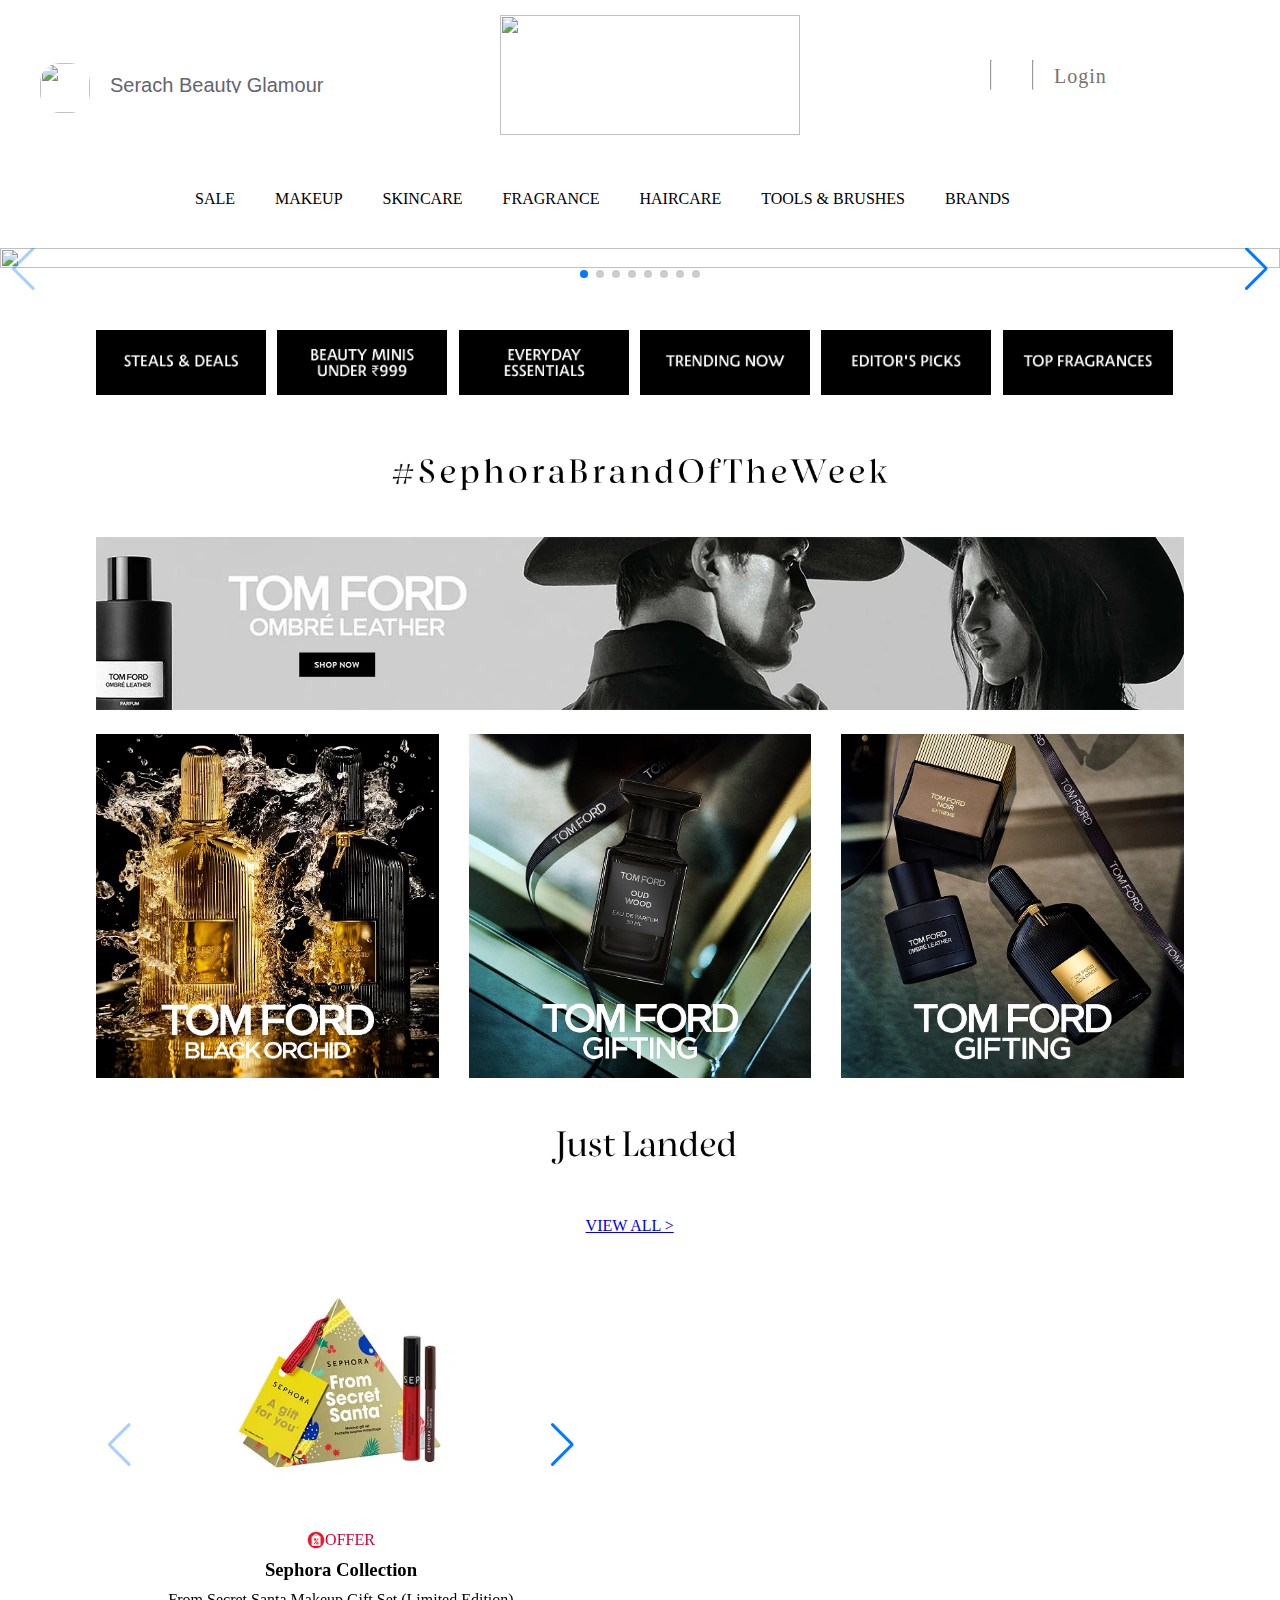
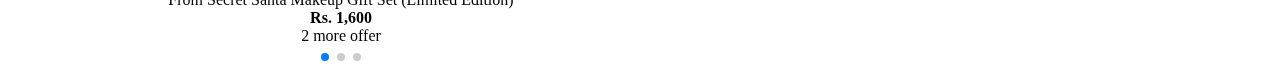
==== index.html @ 382d5b1f "day-03 dropDown" ====
<!DOCTYPE html>
<html lang="en">

<head>
    <meta charset="UTF-8">
    <meta http-equiv="X-UA-Compatible" content="IE=edge">
    <meta name="viewport" content="width=device-width, initial-scale=1.0">
    <title>Beauty Glamour</title>
    <link href="https://fonts.googleapis.com/css?family=Baloo+Bhai&display=swap" rel="stylesheet">
    <link rel="stylesheet" href="/CSS/style.css">
    <link rel="stylesheet" href="https://cdn.jsdelivr.net/npm/swiper/swiper-bundle.min.css" />
    


</head>
<style> 
      .swiper {
        width: 100%;
        /* height: 100%; */
      }
      .swiper-slide img {
        display: block;
        width: 100%;
        height: 100%;
        object-fit: cover;
      }
    </style>

<body>
    <div class="conatiner">
        <nav id="nav">
            <div class="topNav">
                <div id="leftNav">
                    <li type="submit"><a href="#"><img
                                src="https://icones.pro/wp-content/uploads/2021/02/loupe-et-icone-de-recherche-de-couleur-rose.png"
                                alt=""></a></li>
                    <input type="search" placeholder="Serach Beauty Glamour">
                </div>
                
                <div id="logo">
                    <a href="#"><img src="/img/icon srech/logo.png" alt=""></a>
                </div>
                <div id="rightNav">
                    <ul>
                        <!-- <i class="fa-solid fa-heart"></i> -->
                        
                        <li><a href="#"><img
                                    <!-- src="/img/icon srech/heart-over-hand-line-style-icon-vector-design-400-225977161.jpg"
                                    alt=""></a> 
                                    
                        </li>
                        <hr>
                        <li><a href="#"><img
                                    src="/img/icon srech/shopping-bag-icon-trendy-flat-260nw-1017340096 copy.png"
                                    alt=""></a></li>
                                    <hr>
                        <li id="logIn-icon">
                            <div>
                                <a href="#"><img src="/img/icon srech/sign in .jpg" alt="">
                            </div>
                            <div>
                                <span id="inner-login-icon">Login
                            </div>
                            </a>
                        </li>
                    </ul>
                </div>
            </div>
            <!-- <header> -->
            <div class="conatiner2">
                <nav>
                    <ul>
                        <li><a href="#">SALE</a>
                        </li>
                        <li>
                            <a href="#">MAKEUP</a>
                            <div class="megaMenu">
                                <div class="megaMenuItem">
                                    <h3>FACE</h3>
                                    <ul>
                                        <li><a href="#">Foundation</a></li>
                                        <li><a href="#">BB & CC Cream</a></li>
                                        <li><a href="#">Concealer</a></li>
                                        <li><a href="#">Face Primer</a></li>
                                        <li><a href="#">Highlighter</a></li>
                                        <li><a href="#">Face Brushes</a></li>
                                        <li><a href="#">Makeup Palette</a></li>
                                    </ul>
                                </div>
                                <div class="megaMenuItem">
                                    <h3>EYE</h3>
                                    <ul>
                                        <li><a href="#">vascara</a></li>
                                        <li><a href="#">Eyeliner</a></li>
                                        <li><a href="#">Eyebrow</a></li>
                                        <li><a href="#">Eyeshadow</a></li>
                                        <li><a href="#">Eye Primer</a></li>
                                        <li><a href="#">Eye Brushes</a></li>
                                        <li><a href="#">Contact Lenses</a></li>
                                    </ul>
                                </div>
                                <div class="megaMenuItem">
                                    <h3>LIP</h3>
                                    <ul>
                                        <li><a href="#">Lipstick</a></li>
                                        <li><a href="#">Lip Stain</a></li>
                                        <li><a href="#">Lip Gloss</a></li>
                                        <li><a href="#">Lip Liner</a></li>
                                        <li><a href="#">Lip Balm & Treatment</a></li>
                                        <li><a href="#">Lip Brushes</a></li>
                                    </ul>
                                </div>
                                <div class="megaMenuItem">
                                    <h3>CHEEK</h3>
                                    <ul>
                                        <li><a href="#">Blush</a></li>
                                        <li><a href="#">Bronzer</a></li>
                                        <li><a href="#">Highlighter</a></li>
                                        <li><a href="#">Face Oils</a></li>
                                    </ul>
                                </div>
                                <div class="megaMenuItem">
                                    <h3>MAKEUP ACCESSORIES</h3>
                                    <ul>
                                        <li><a href="#" style="font-weight: bold;"></a></li>
                                        <li><a href="#">Tweezers & Eyebrow Tools</a></li>
                                        <li><a href="#">Makeup Removers</a></li>
                                        <li><a href="#">Sponges & Applicators</a></li>
                                        <li><a href="#">Makeup Bags & Travel Cases</a></li>
                                    </ul>
                                </div>
                            </div>
                        </li>
                        <li><a href="#">SKINCARE</a>
                            <div class="megaMenu">
                                <div class="megaMenuItem">
                                    <h3>MOISTURIZERS</h3>
                                    <ul>
                                        <li><a href="#">Moisturizers</a></li>
                                        <li><a href="#">Night Creams</a></li>
                                        <li><a href="#">Mists & Essences</a></li>
                                        <li><a href="#">BB & CC Creams</a></li>
                                    </ul>
                                </div>
                                <div class="megaMenuItem">
                                    <h3>CLEANSERS</h3>
                                    <ul>
                                        <li><a href="#">Face Wash & Cleansers</a></li>
                                        <li><a href="#">Makeup Removers</a></li>
                                        <li><a href="#">Face Wipes</a></li>
                                        <li><a href="#">Toners</a></li>
                                    </ul>
                                </div>
                                <div class="megaMenuItem">
                                    <h3>TREATMENTS & HIGH TECH TOOLS</h3>
                                    <ul>
                                        <li><a href="#">Face Serums</a></li>
                                        <li><a href="#">Cleansing Tools</a></li>
                                        <li><a href="#">Eye Creams & Treatments</a></li>
                                    </ul>
                                </div>
                                <div class="megaMenuItem">
                                    <h3>MASKS</h3>
                                    <ul>
                                        <li><a href="#">Face Masks</a></li>
                                        <li><a href="#">Sheet Masks</a></li>
                                        <li><a href="#">Eye Masks</a></li>
                                        <li><a href="#">Nose Masks & Strips</a></li>
                                        <li><a href="#">Lip Masks</a></li>
                                        <li><a href="#">Hair Masks</a></li>
                                        <li><a href="#">Hand Masks</a></li>
                                        <li><a href="#">Foot Masks</a></li>
                                    </ul>
                                </div>
                                <div class="megaMenuItem">
                                    <h3>BATH & SHOWER</h3>
                                    <ul>
                                        <li><a href="#">Body Wash and Shower Gel</a></li>
                                        <li><a href="#">Scrub and Exfoliants</a></li>
                                        <li><a href="#">Exfoliators</a></li>
                                    </ul>
                                </div>
                                <div class="megaMenuItem">
                                    <h3>BODY MOISTURIZERS</h3>
                                    <ul>
                                        <li><a href="#">Body Lotions & Body Oils</a></li>
                                        <li><a href="#">Hand Cream & Foot Cream</a></li>
                                    </ul>
                                </div>
                            </div>
                        </li>

                        <li><a href="#">FRAGRANCE</a>
                            <div class="megaMenu">

                                <div class="megaMenuItem">
                                    <h3>WOMEN</h3>
                                    <ul>
                                        <li><a href="#">Perfume</a></li>
                                        <li><a href="#">vists and Deodorants</a></li>
                                    </ul>
                                </div>
                                <div class="megaMenuItem">
                                    <h3>MEN</h3>
                                    <ul>
                                        <li><a href="#">Perfume</a></li>
                                        <li><a href="#">Body Sprays & Deodorant</a></li>
                                    </ul>
                                </div>
                            </div>
                        </li>

                        <li><a href="#">HAIRCARE</a>
                            <div class="megaMenu">

                                <div class="megaMenuItem">
                                    <h3>SHAMPOO & CONDITIONER</h3>
                                    <ul>
                                        <li><a href="#">Shampoo</a></li>
                                        <li><a href="#">Conditioner</a></li>
                                    </ul>
                                </div>
                                <div class="megaMenuItem">
                                    <h3>HAIR STYLING & TREATMENTS</h3>
                                    <ul>
                                        <li><a href="#">Hair Spray & Styling Products</a></li>
                                        <li><a href="#">Hair Oil</a></li>
                                        <li><a href="#">Hair Masks</a></li>
                                    </ul>
                                </div>
                            </div>
                        </li>

                        <li><a href="#">TOOLS & BRUSHES</a>
                            <div class="megaMenu">

                                <div class="megaMenuItem">
                                    <h3>BRUSHES</h3>
                                    <ul>
                                        <li><a href="#">Face Brushes</a></li>
                                        <li><a href="#">Eye Brushes</a></li>
                                        <li><a href="#">Lip Brushes</a></li>
                                    </ul>
                                </div>

                                <div class="megaMenuItem">
                                    <h3>TOOLS</h3>
                                    <ul>
                                        <li><a href="#">Sponges & Applicators</a></li>
                                        <li><a href="#">Face tools</a></li>
                                        <li><a href="#">Tweezers & Eyebrow Tools</a></li>
                                        <li><a href="#">Eyelash Curlers</a></li>
                                        <li><a href="#">Brush Cleaners</a></li>
                                    </ul>
                                </div>
                            </div>
                        </li>
                        <li><a href="#">BRANDS</a>
                            <div class="megaMenu">

                                <div class="megaMenuItem">
                                    <h3>TOP MAKEUP BRANDS</h3>
                                    <ul>
                                        <li><a href="#">Sephora Collection</a></li>
                                        <li><a href="#">Lancôme</a></li>
                                        <li><a href="#">Huda Beauty</a></li>
                                        <li><a href="#">Beneuit Cosmetics</a></li>
                                        <li><a href="#">Anastasia Beverly Hills</a></li>
                                        <li><a href="#">Bobbi Brown</a></li>
                                        <li><a href="#">Smashbox</a></li>
                                        <li><a href="#">Estee Lauder</a></li>
                                        <li><a href="#">Nudestix</a></li>
                                        <li><a href="#">MAC</a></li>
                                        <li><a href="#">Make Up For Ever</a></li>
                                        <li><a href="#">Guerlain</a></li>
                                    </ul>
                                </div>
                                <div class="megaMenuItem">
                                    <h3>TOP SKINCARE BRANDS</h3>
                                    <ul>
                                        <li><a href="#">Lancôme</a></li>
                                        <li><a href="#">Caudalie</a></li>
                                        <li><a href="#">Kora Organics</a></li>
                                        <li><a href="#">Mario Badescu</a></li>
                                        <li><a href="#">Foreo</a></li>
                                        <li><a href="#">Pixi</a></li>
                                        <li><a href="#">Shiseido</a></li>
                                        <li><a href="#">Estee Lauder</a></li>
                                        <li><a href="#">Clarins</a></li>
                                        <li><a href="#">Elizabeth Arden</a></li>
                                        <li><a href="#">Clinique</a></li>
                                        <li><a href="#">Guerlain</a></li>
                                        <li><a href="#">Wishful</a></li>
                                        <li><a href="#">Sunday Riley</a></li>
                                    </ul>
                                </div>
                                <div class="megaMenuItem">
                                    <h3>TOP FRAGRANCE BRANDS</h3>
                                    <ul>
                                        <li><a href="#">Tom Ford</a></li>
                                        <li><a href="#">Hugo boss</a></li>
                                        <li><a href="#">Issey Miyake</a></li>
                                        <li><a href="#">Dolce & Gabbana</a></li>
                                        <li><a href="#">Paco Rabanne</a></li>
                                        <li><a href="#">Bvlgari</a></li>
                                        <li><a href="#">Kayali</a></li>
                                        <li><a href="#">Roberto Cavalli</a></li>
                                        <li><a href="#">Versace</a></li>
                                        <li><a href="#">Davidoff</a></li>
                                        <li><a href="#">Calvin Klein</a></li>
                                        <li><a href="#">Chopard</a></li>
                                        <li><a href="#">Yves Saint Laurent</a></li>
                                        <li><a href="#">Burberry</a></li>
                                    </ul>
                                </div>
                                <div class="megaMenuItem">
                                    <h3>NEW IN</h3>
                                    <ul>
                                        <li><a href="#">L'Atelier Parfum</a></li>
                                        <li><a href="#">ONE/SIZE by Patrick Starrr</a></li>
                                        <li><a href="#">Dior</a></li>
                                        <li><a href="#">Too Faced</a></li>
                                        <li><a href="#">Hanz de Fuko</a></li>
                                        <li><a href="#">koo</a></li>
                                        <li><a href="#">Ouai</a></li>
                                        <li><a href="#">Abhati Suisse</a></li>
                                    </ul>
                                </div>
                                <div class="megaMenuItem">
                                    <h3>BRANDS A - Z</h3>
                                </div>
                            </div>
                        </li>
                    </ul>
                </nav>
            </div>
            <!-- </header> -->
        </nav>

        <!-- Sliding image  -->

        <div class="slidingPart">
            <div class="swiper mySwiper">
                <div class="swiper-wrapper">
                    <div class="swiper-slide">
                        <img src="https://logan.nnnow.com/content/dam/nnnow-project/29-nov-2022/se/L'Ateilier_Topbannerdesktop.jpg" alt="">
                    </div>
                    <div class="swiper-slide"><img src="https://logan.nnnow.com/content/dam/nnnow-project/29-nov-2022/se/L'Ateilier_Topbannerdesktop.jpg" alt=""></div>
                    <div class="swiper-slide"><img src="https://logan.nnnow.com/content/dam/nnnow-project/29-nov-2022/se/L'Ateilier_Topbannerdesktop.jpg" alt=""></div>
                    <div class="swiper-slide"><img src="https://logan.nnnow.com/content/dam/nnnow-project/29-nov-2022/se/L'Ateilier_Topbannerdesktop.jpg" alt=""></div>
                    <div class="swiper-slide"><img src="https://logan.nnnow.com/content/dam/nnnow-project/29-nov-2022/se/L'Ateilier_Topbannerdesktop.jpg" alt=""></div>
                    <div class="swiper-slide"><img src="https://logan.nnnow.com/content/dam/nnnow-project/29-nov-2022/se/L'Ateilier_Topbannerdesktop.jpg" alt=""></div>
                    <div class="swiper-slide"><img src="https://logan.nnnow.com/content/dam/nnnow-project/29-nov-2022/se/L'Ateilier_Topbannerdesktop.jpg" alt="">8</div>
                    <div class="swiper-slide"><img src="https://logan.nnnow.com/content/dam/nnnow-project/29-nov-2022/se/L'Ateilier_Topbannerdesktop.jpg" alt=""></div>
                </div>
                <div class="swiper-button-next"></div>
                <div class="swiper-button-prev"></div>
                <div class="swiper-pagination"></div>
            </div>
        </div>

        <!-- Mid Part -->

        <div class="midPart">
            <div class="dealsTranding">
                <div>
                    <div><img src="/img/dealsTranding/25MAR21_SEPHORA_BP_DESK_Q1.webp" alt=""></div>
                    <div><img src="/img/dealsTranding/25MAR21_SEPHORA_BP_DESK_Q2.jpg" alt=""></div>
                    <div><img src="/img/dealsTranding/25MAR21_SEPHORA_BP_DESK_Q3.jpg" alt=""></div>
                    <div><img src="/img/dealsTranding/25MAR21_SEPHORA_BP_DESK_Q4.jpg" alt=""></div>
                    <div><img src="/img/dealsTranding/25MAR21_SEPHORA_BP_DESK_Q5.jpg" alt=""></div>
                    <div><img src="/img/dealsTranding/7MAY21_SEPHORA_BP_Q6.jpg" alt=""></div>
                </div>
            </div>

            <div>
                <div class="ofTheWeek">
                    <div><img src="./img/dealsTranding/Header_Desk.jpg" alt=""></div>
                </div>

                <!-- TomFord -->
                <div class="TomFord">
                    <dir>
                        <img src="/img/mid-part-pic/TomFord_BOTWstrip_Desktop.webp" alt="">
                    </dir>
                </div>
                <div class="TomFordDeo">
                    <div>
                        <div><img src="/img/mid-part-pic/tom ford deo/TomFord_Tile_01.webp" alt=""></div>
                        <div><img src="/img/mid-part-pic/tom ford deo/TomFord_Tile_02.webp" alt=""></div>
                        <div><img src="/img/mid-part-pic/tom ford deo/TomFord_Tile_03.webp" alt=""></div>
                    </div>
                </div>

                <div class="justLanded">
                    <div>
                        <img src="/img/mid-part-pic/tom ford deo/justlanded.jpg" alt="">
                    </div>
                </div>

                <!-- first Image Change Efect -->

                <div class="offersVideos">
                    <div class="firstImageChanger">
                        <div class="swiper mySwiper">
                            <div class="swiper-wrapper">
                                <div class="swiper-slide">
                                    <img class="fistImg" src="/img/firstChangeEfect/1.webp" alt="">
                                    <div class="fistImgLogo">
                                        <img src="/img/firstChangeEfect/Sale.png" alt="">
                                        <span style="color: rgb(213, 0, 50)">OFFER</span>
                                    </div>
                                    <h3>Sephora Collection</h3>
                                    <p>From Secret Santa Makeup Gift Set (Limited Edition)</p>
                                    <b>Rs. 1,600</b>
                                    <p>2 more offer</p></div>
                                <div>
                                </div>
                                <div class="swiper-slide">
                                    <img class="fistImg" src="/img/firstChangeEfect/1 (1).webp" alt="">
                                    <div class="fistImgLogo">
                                        <img src="/img/firstChangeEfect/Sale.png" alt="">
                                        <span style="color: rgb(213, 0, 50)">OFFER</span>
                                    </div>
                                    <h3>Sephora Collection</h3>
                                    <p>Wishing You 5 Multi-Use Color Wand for Face, Lips & Eyes (Limited Edition)</p>
                                    <b>Rs. 2,300</b>
                                    <p>2 more offer</p></div>
                                <div class="swiper-slide"><img class="fistImg" src="/img/firstChangeEfect/1 (2).webp" alt="">
                                    <div class="fistImgLogo">
                                        <img src="/img/firstChangeEfect/just_arrived.png" alt="">
                                        <span style="color: rgb(213, 0, 50)">NEW</span>
                                    </div>
                                    <h3>Sephora Collection</h3>
                                    <p>Benefiance Wrinkle Smoothing Contour Serum</p>
                                    <b>Rs. 6,800</b></div>
                                <!-- <div class="swiper-slide">Slide 6</div>
                                <div class="swiper-slide">Slide 7</div>
                                <div class="swiper-slide">Slide 8</div>
                                <div class="swiper-slide">Slide 9</div> -->
                            </div>
                            <div class="swiper-button-next"></div>
                            <div class="swiper-button-prev"></div>
                            <div class="swiper-pagination"></div>
                        </div>
                    </div>
                    <div>
                        <a href="#"> VIEW ALL  ></a>
                    </div>
                    <div>
                    </div>
                </div>
            </div>
        </div>
    </div>
</body>
<script src="https://cdn.jsdelivr.net/npm/swiper/swiper-bundle.min.js"></script>
<script>
    var swiper = new Swiper(".mySwiper", {
            cssMode: true,
            navigation: {
                nextEl: ".swiper-button-next",
                prevEl: ".swiper-button-prev",
            },
            pagination: {
                el: ".swiper-pagination",
            },
            mousewheel: true,
            keyboard: true,
        });
</script>

</html>
---- CSS/style.css ----
* {
  margin: 0;
  padding: 0;
  box-sizing: border-box;
}
nav {
  width: 100%;
  margin: auto;
}
.topNav {
  width: 100%;
  height: 150px;
  margin: auto;
  display: flex;
  position: relative;
  justify-content: space-between;
  text-align: center;
  padding: 15px 30px;
  /* border: 2px solid red; */
}

nav #leftNav {
  width: 320px;
  display: flex;
  margin: auto 0;
  height: 35px;
  line-height: 35px;
  /* border-bottom: 1px solid black; */
}

nav #leftNav li {
  list-style: none;
  height: 60px;
  font-size: 20px;
  text-decoration: none;
  text-transform: capitalize;
  letter-spacing: 1px;
  padding: 5px 10px;
}

nav #leftNav input {
  border: none;
  outline: none;
  background: #fff;
  height: 100%;
  padding: 0 10px;
  padding-top: 20px;
  font-size: 20px;
  width: 350px;
}

nav #rightNav ul {
  display: flex;
  list-style: none;
  margin: auto 0;
}

nav #rightNav ul li a {
  text-decoration: none;
  text-transform: capitalize;
  letter-spacing: 1px;
  font-size: 20px;
}

nav #rightNav {
  width: 300px;
  display: flex;
}
nav #rightNav #logIn-icon span {
  color: rgb(119, 114, 114);
}
nav #rightNav #logIn-icon {
  display: flex;
}
nav #rightNav li {
  height: 30px;
  font-size: 20px;
  padding: 5px 20px;
}

::placeholder {
  color: #64636f;
}

#leftNav li img {
  width: 50px;
  height: 100%;
  border-radius: 40%;
}

#logo {
  width: 300px;
  height: 50px;
}

#logo img {
  width: 300px;
  height: 120px;
}

#rightNav img {
  width: 25px;
}

.conatiner2 {
  padding-left: 120px;
  /* border: 2px solid black; */
  width: 1170px;
  margin: auto;
  position: relative;
  display: flex;
  justify-content: space-between;
  z-index: 100;

}

nav > ul {
  display: flex;
}

nav > ul > li {
  padding: 40px 20px;
  list-style: none;
}

nav > ul > li > a {
  color: black;
  text-decoration: none;
  /* under line ko hata deta h ye ager word me koi under line aati h to */
}

.megaMenu {
  position: absolute;
  display: flex;
  top: 120%;
  left: 0;
  width: 100%;
  opacity: 0;
  flex-wrap: wrap;
  visibility: hidden;
  transition: 0.7s;
  /* box-shadow: 0px 10px 2px 3px lightblue; */
}

.megaMenuItem {
  flex-basis: 20%;
}

nav > ul > li:hover .megaMenu {
  background-color: white;
  width: 100%;
  top: 100%;
  opacity: 1;
  visibility: visible;
  padding: 20px;
}

.megaMenuItem ul li {
  text-decoration: none;
  list-style: none;
  padding: 5px;
}

.megaMenuItem ul li a {
  color: black;
  text-decoration: none;
}
.megaMenuItem ul li a:hover {
  color: red;
}

.megaMenuItem h3 {
  color: black;
  padding: 10px;
}

/* sliding part */
.slidingPart {
  /* display: block; */
  width: 100%;
  cursor: pointer;
}
.slidingPart img {
  width: 100%;
}

/* <!-- Mid Part --> */

.midPart {
  width: 85%;
  /* height: 600px; */
  margin: auto;
}
/* deals Tranding */
.dealsTranding {
  width: 100%;
}
.dealsTranding div {
  padding-top: 20px;
  padding-bottom: 20px;
  display: grid;
  grid-template-columns: repeat(6, 1fr);
  margin: auto;
}

.dealsTranding img {
  cursor: pointer;
  width: 170px;
}

.ofTheWeek {
  width: 100%;
}
.ofTheWeek img {
  cursor: pointer;
  width: 100%;
}

.TomFord {
  padding-top: 20px;
  width: 100%;
}
.TomFord img {
  cursor: pointer;
  width: 100%;
}

.TomFordDeo {
  padding-top: 20px;
  width: 100%;
}
.TomFordDeo div {
  display: flex;
  gap: 30px;
}
.TomFordDeo div img {
  cursor: pointer;
  width: 100%;
}

.justLanded {
  padding: 30px;
  width: 100%;
}
.justLanded img {
  width: 100%;
}

/* <!-- first Image Change Efect --> */

.offersVideos {
  display: flex;
}
.firstImageChanger {
  display: flex;
  width: 45%;
  /* border: 2px solid red; */
}
.firstImageChanger > div {
  padding: 10px;
  text-align: center;
  width: 100%;
  margin: auto;
}
.firstImageChanger > div h3 {
  padding: 10px;
}

.firstImageChanger .fistImg {
  margin: auto;
  width: 50%;
}

.fistImgLogo {
  justify-content: center;
  display: flex;
}
.swiper-slide .fistImgLogo img {
  width: 18px;
}
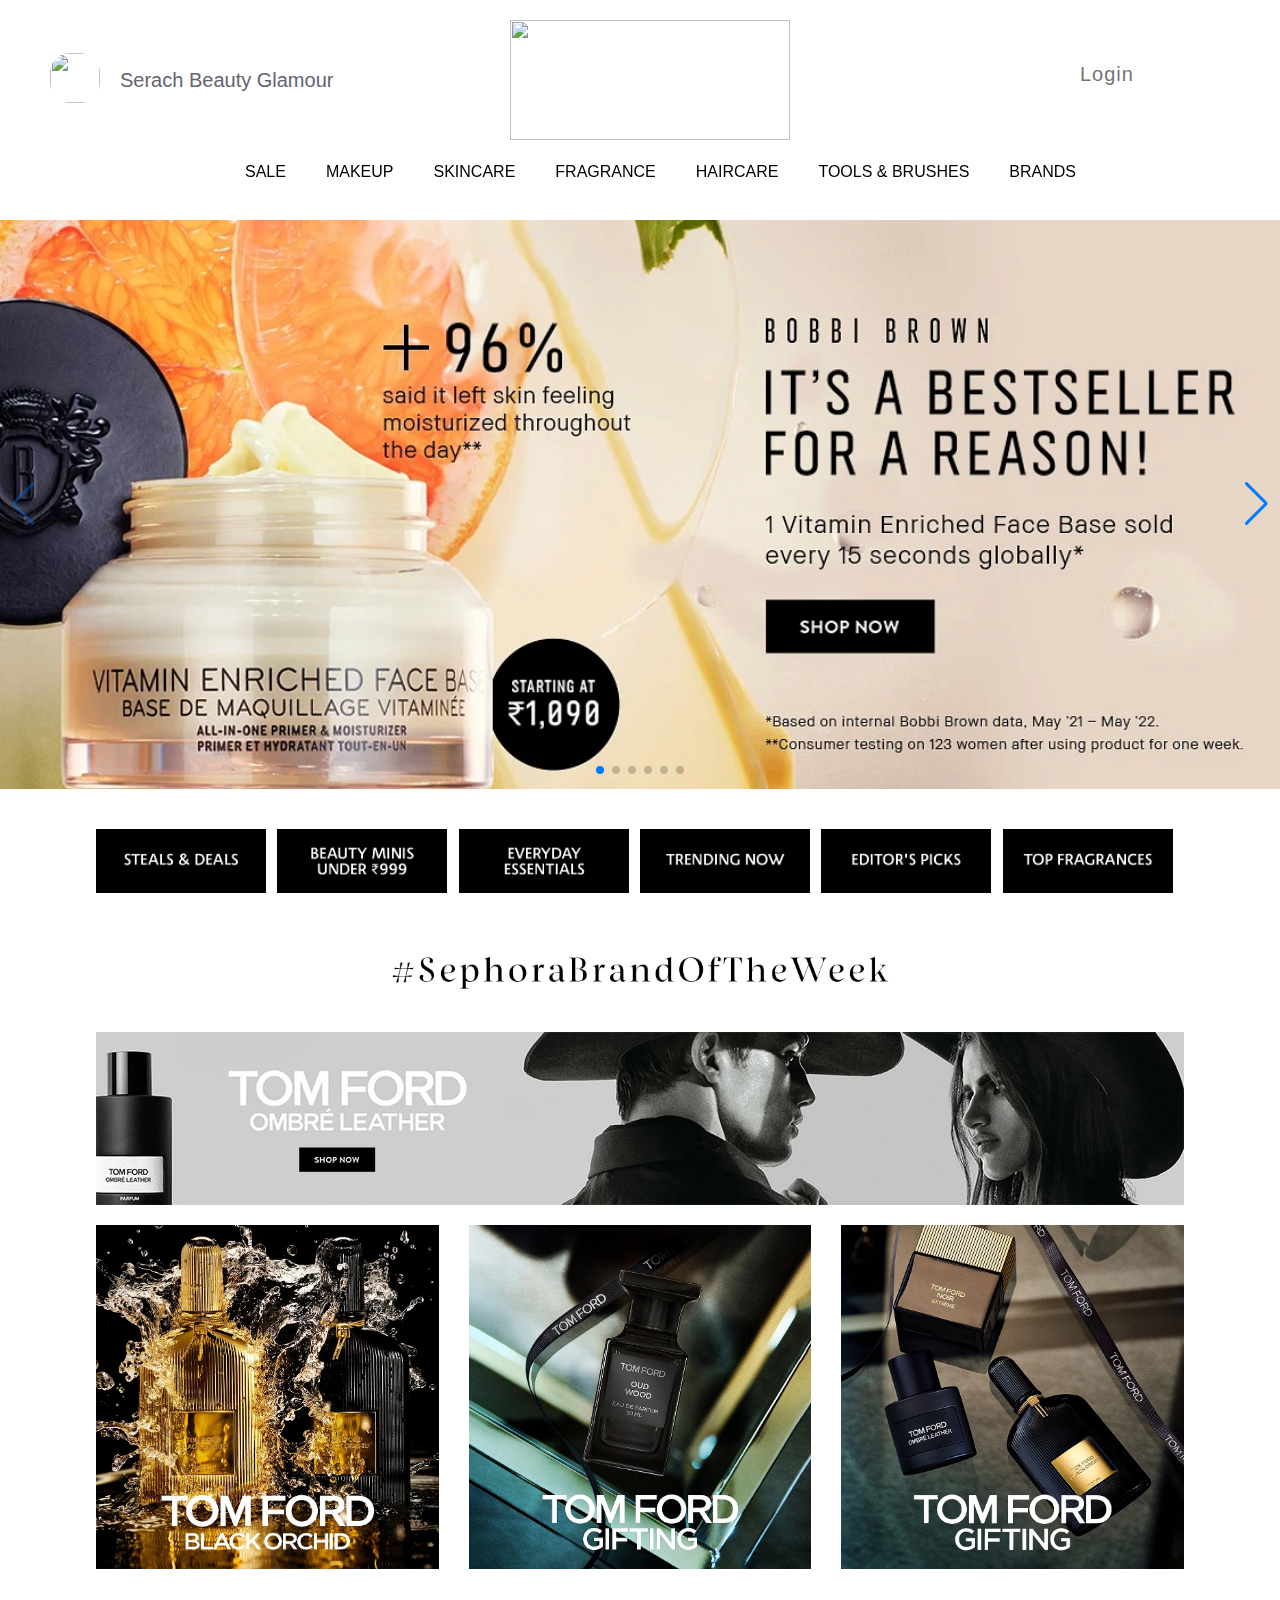
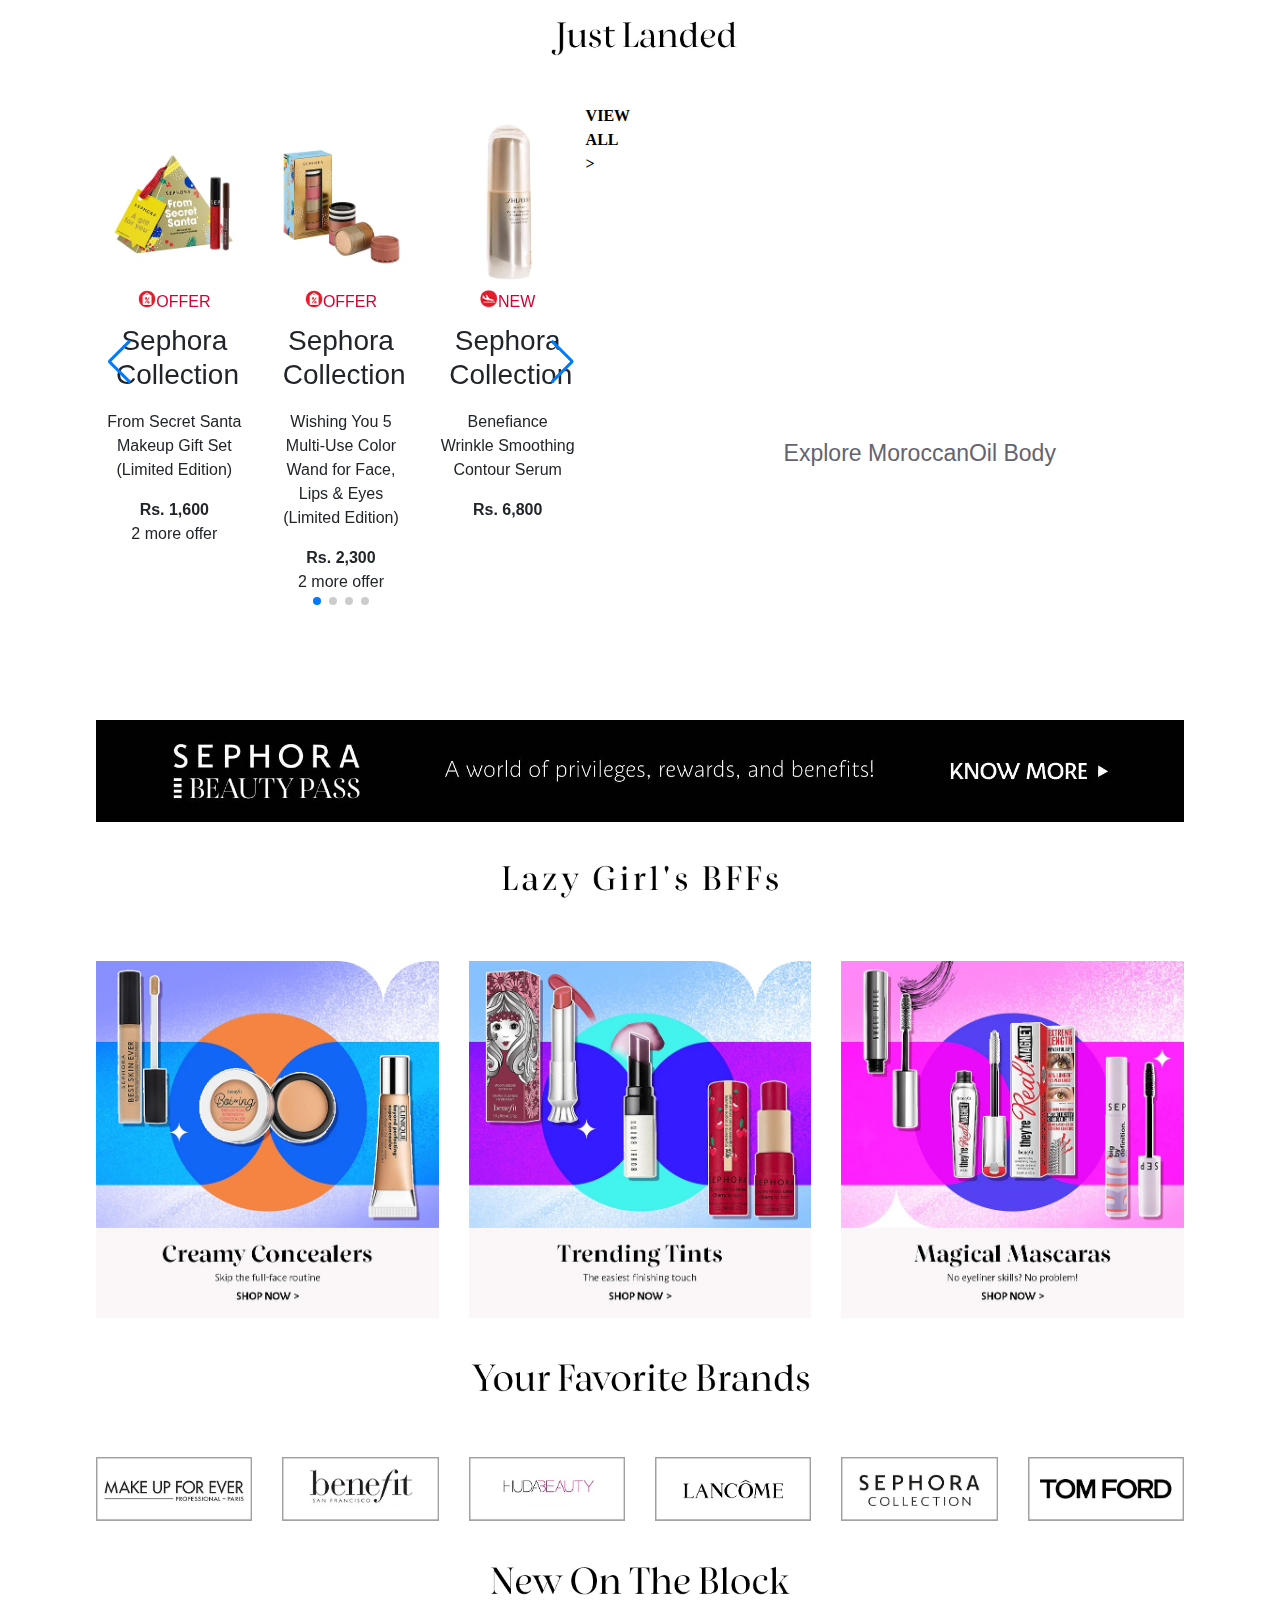
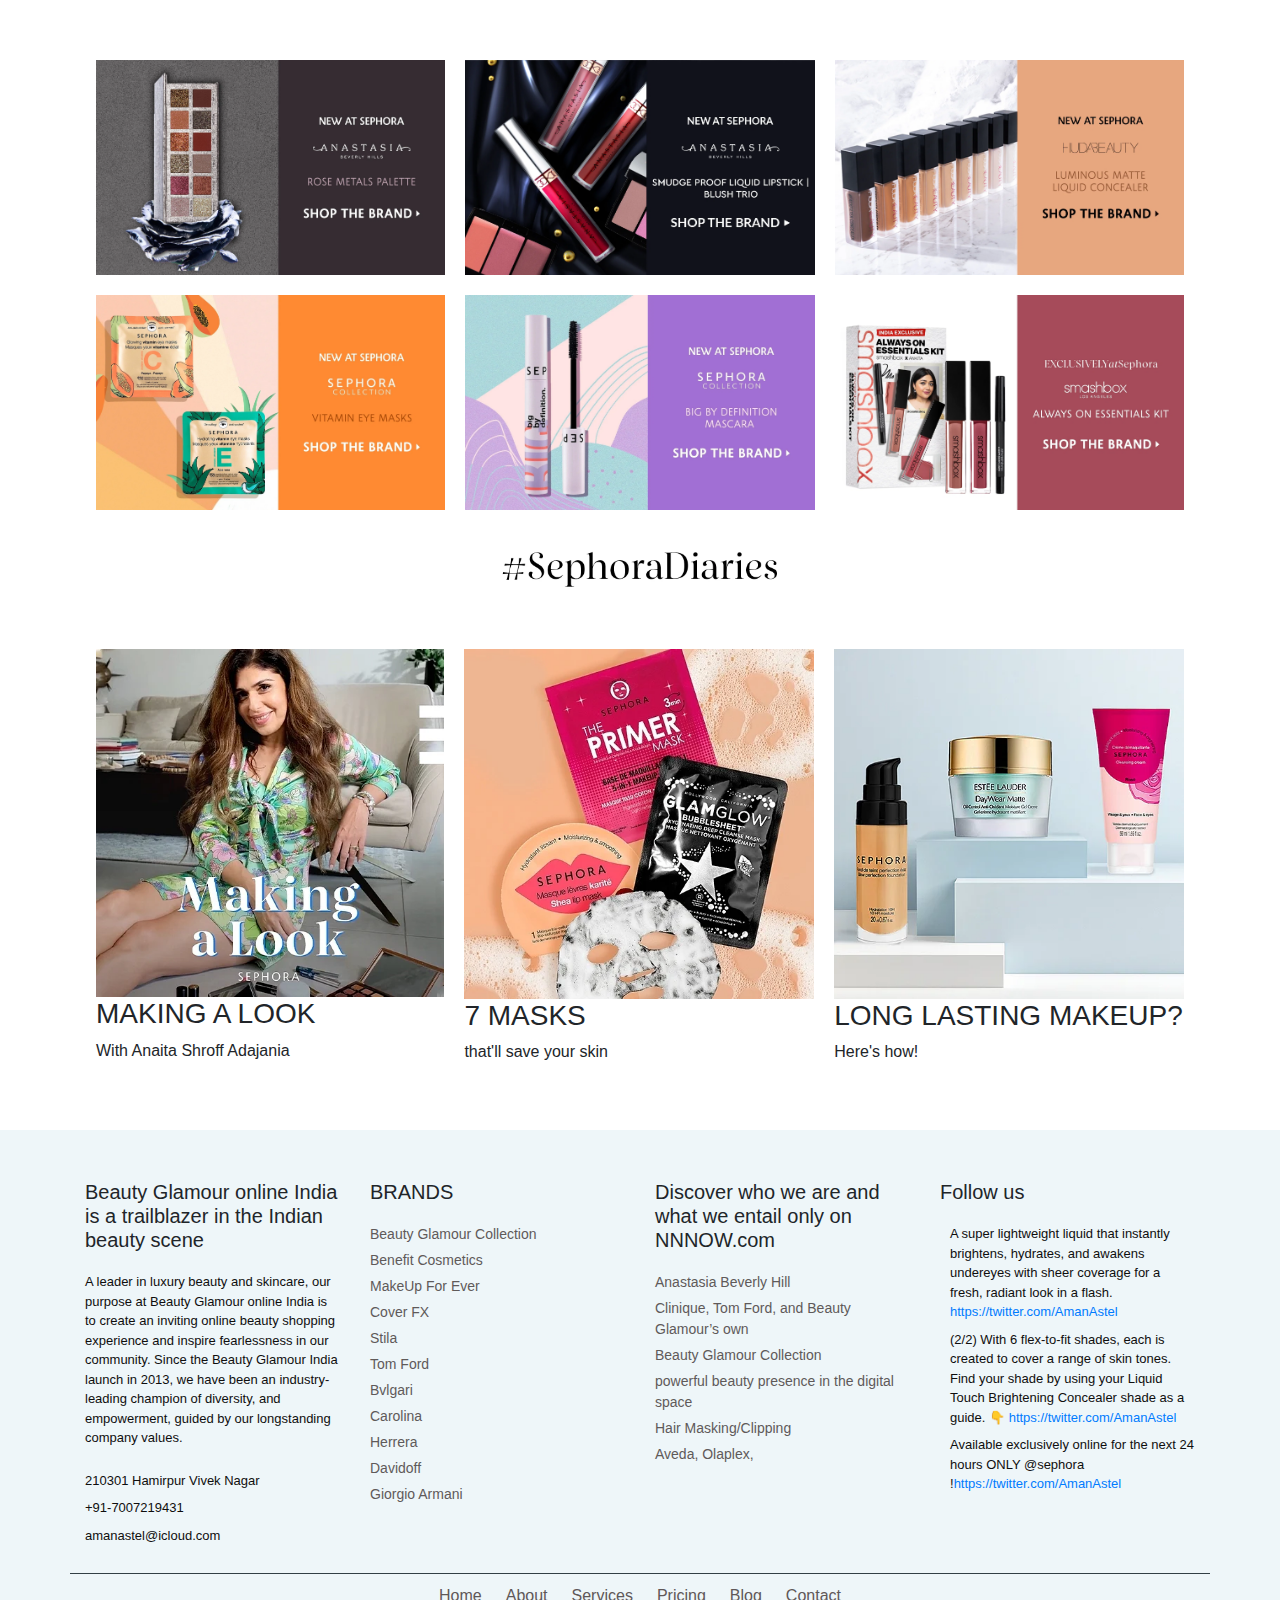
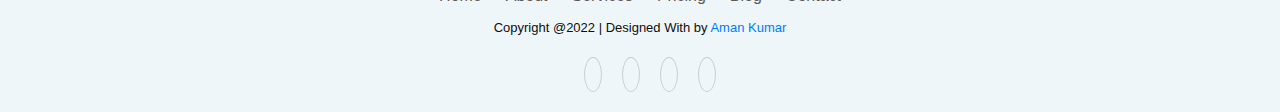
==== commit 59529ff8: "Merge pull request #8 from Amanastel/day-4" ====
--- a/index.html
+++ b/index.html
@@ -6,25 +6,28 @@
     <meta http-equiv="X-UA-Compatible" content="IE=edge">
     <meta name="viewport" content="width=device-width, initial-scale=1.0">
     <title>Beauty Glamour</title>
-    <link href="https://fonts.googleapis.com/css?family=Baloo+Bhai&display=swap" rel="stylesheet">
+    <script src="https://kit.fontawesome.com/c29ae2ad18.js" crossorigin="anonymous"></script>
     <link rel="stylesheet" href="/CSS/style.css">
     <link rel="stylesheet" href="https://cdn.jsdelivr.net/npm/swiper/swiper-bundle.min.css" />
-    
-
+    <link rel="stylesheet" href="/CSS/foter.css">
+    <link href="//maxcdn.bootstrapcdn.com/bootstrap/4.1.1/css/bootstrap.min.css" rel="stylesheet" id="bootstrap-css">
+    <script src="//maxcdn.bootstrapcdn.com/bootstrap/4.1.1/js/bootstrap.min.js"></script>
+    <script src="//cdnjs.cloudflare.com/ajax/libs/jquery/3.2.1/jquery.min.js"></script>
 
 </head>
-<style> 
-      .swiper {
+<style>
+    .swiper {
         width: 100%;
         /* height: 100%; */
-      }
-      .swiper-slide img {
+    }
+
+    .swiper-slide img {
         display: block;
         width: 100%;
         height: 100%;
         object-fit: cover;
-      }
-    </style>
+    }
+</style>
 
 <body>
     <div class="conatiner">
@@ -36,7 +39,7 @@
                                 alt=""></a></li>
                     <input type="search" placeholder="Serach Beauty Glamour">
                 </div>
-                
+
                 <div id="logo">
                     <a href="#"><img src="/img/icon srech/logo.png" alt=""></a>
                 </div>
@@ -44,16 +47,16 @@
                     <ul>
                         <!-- <i class="fa-solid fa-heart"></i> -->
                         
-                        <li><a href="#"><img
-                                    <!-- src="/img/icon srech/heart-over-hand-line-style-icon-vector-design-400-225977161.jpg"
-                                    alt=""></a> 
-                                    
+                        <li><a href="#"><img <!--
+                                    src="/img/icon srech/heart-over-hand-line-style-icon-vector-design-400-225977161.jpg"
+                                    alt=""></a>
+
                         </li>
                         <hr>
                         <li><a href="#"><img
                                     src="/img/icon srech/shopping-bag-icon-trendy-flat-260nw-1017340096 copy.png"
                                     alt=""></a></li>
-                                    <hr>
+                        <hr>
                         <li id="logIn-icon">
                             <div>
                                 <a href="#"><img src="/img/icon srech/sign in .jpg" alt="">
@@ -68,7 +71,7 @@
             </div>
             <!-- <header> -->
             <div class="conatiner2">
-                <nav>
+                <div class="nav2">
                     <ul>
                         <li><a href="#">SALE</a>
                         </li>
@@ -332,7 +335,7 @@
                             </div>
                         </li>
                     </ul>
-                </nav>
+                </div>
             </div>
             <!-- </header> -->
         </nav>
@@ -343,15 +346,13 @@
             <div class="swiper mySwiper">
                 <div class="swiper-wrapper">
                     <div class="swiper-slide">
-                        <img src="https://logan.nnnow.com/content/dam/nnnow-project/29-nov-2022/se/L'Ateilier_Topbannerdesktop.jpg" alt="">
-                    </div>
-                    <div class="swiper-slide"><img src="https://logan.nnnow.com/content/dam/nnnow-project/29-nov-2022/se/L'Ateilier_Topbannerdesktop.jpg" alt=""></div>
-                    <div class="swiper-slide"><img src="https://logan.nnnow.com/content/dam/nnnow-project/29-nov-2022/se/L'Ateilier_Topbannerdesktop.jpg" alt=""></div>
-                    <div class="swiper-slide"><img src="https://logan.nnnow.com/content/dam/nnnow-project/29-nov-2022/se/L'Ateilier_Topbannerdesktop.jpg" alt=""></div>
-                    <div class="swiper-slide"><img src="https://logan.nnnow.com/content/dam/nnnow-project/29-nov-2022/se/L'Ateilier_Topbannerdesktop.jpg" alt=""></div>
-                    <div class="swiper-slide"><img src="https://logan.nnnow.com/content/dam/nnnow-project/29-nov-2022/se/L'Ateilier_Topbannerdesktop.jpg" alt=""></div>
-                    <div class="swiper-slide"><img src="https://logan.nnnow.com/content/dam/nnnow-project/29-nov-2022/se/L'Ateilier_Topbannerdesktop.jpg" alt="">8</div>
-                    <div class="swiper-slide"><img src="https://logan.nnnow.com/content/dam/nnnow-project/29-nov-2022/se/L'Ateilier_Topbannerdesktop.jpg" alt=""></div>
+                        <img src="/img/sliding img/Bobbibrown_Topbanner01_desktop.webp" alt="">
+                    </div>
+                    <div class="swiper-slide"><img src="/img/sliding img/SC_TopBannerdesktop.webp" alt=""></div>
+                    <div class="swiper-slide"><img src="/img/sliding img/SC_HPBanner_Desktop.webp" alt=""></div>
+                    <div class="swiper-slide"><img src="/img/sliding img/ABH_Christmas.webp" alt=""></div>
+                    <div class="swiper-slide"><img src="/img/sliding img/L'Ateilier_Topbannerdesktop.webp" alt=""></div>
+                    <div class="swiper-slide"><img src="/img/sliding img/1125X500_HPBanner_Web35LM.webp" alt=""></div>
                 </div>
                 <div class="swiper-button-next"></div>
                 <div class="swiper-button-prev"></div>
@@ -402,7 +403,7 @@
 
                 <div class="offersVideos">
                     <div class="firstImageChanger">
-                        <div class="swiper mySwiper">
+                        <div class="swiper mySSwiper">
                             <div class="swiper-wrapper">
                                 <div class="swiper-slide">
                                     <img class="fistImg" src="/img/firstChangeEfect/1.webp" alt="">
@@ -413,7 +414,8 @@
                                     <h3>Sephora Collection</h3>
                                     <p>From Secret Santa Makeup Gift Set (Limited Edition)</p>
                                     <b>Rs. 1,600</b>
-                                    <p>2 more offer</p></div>
+                                    <p>2 more offer</p>
+                                </div>
                                 <div>
                                 </div>
                                 <div class="swiper-slide">
@@ -425,49 +427,378 @@
                                     <h3>Sephora Collection</h3>
                                     <p>Wishing You 5 Multi-Use Color Wand for Face, Lips & Eyes (Limited Edition)</p>
                                     <b>Rs. 2,300</b>
-                                    <p>2 more offer</p></div>
-                                <div class="swiper-slide"><img class="fistImg" src="/img/firstChangeEfect/1 (2).webp" alt="">
+                                    <p>2 more offer</p>
+                                </div>
+                                <div class="swiper-slide">
+                                    <img class="fistImg" src="/img/firstChangeEfect/1 (2).webp" alt="">
                                     <div class="fistImgLogo">
                                         <img src="/img/firstChangeEfect/just_arrived.png" alt="">
                                         <span style="color: rgb(213, 0, 50)">NEW</span>
                                     </div>
                                     <h3>Sephora Collection</h3>
                                     <p>Benefiance Wrinkle Smoothing Contour Serum</p>
-                                    <b>Rs. 6,800</b></div>
-                                <!-- <div class="swiper-slide">Slide 6</div>
-                                <div class="swiper-slide">Slide 7</div>
-                                <div class="swiper-slide">Slide 8</div>
-                                <div class="swiper-slide">Slide 9</div> -->
+                                    <b>Rs. 6,800</b>
+                                </div>
+                                <div class="swiper-slide">Slide 6
+                                    <img class="fistImg" src="/img/firstChangeEfect/3.webp" alt="">
+                                    <div class="fistImgLogo">
+                                        <img src="/img/firstChangeEfect/just_arrived.png" alt="">
+                                        <span style="color: rgb(213, 0, 50)">NEW</span>
+                                    </div>
+                                    <h3>SHISEIDO</h3>
+                                    <p>Synchro Skin Radiant Lifting Foundation SPF 30 - 330 Bamboo</p>
+                                    <b>Rs. 4,200</b>
+                                </div>
+                                <div class="swiper-slide">Slide 7
+                                    <img class="fistImg" src="/img/firstChangeEfect/1 (3).webp" alt="">
+                                    <div class="fistImgLogo">
+                                        <img src="/img/firstChangeEfect/just_arrived.png" alt="">
+                                        <span style="color: rgb(213, 0, 50)">NEW</span>
+                                    </div>
+                                    <h3>MOROCCL</h3>
+                                    <p>Shower Gel Oud Mineral</p>
+                                    <b>Rs. 1,620</b>
+                                </div>
+                                <div class="swiper-slide">Slide 8
+                                    <img class="fistImg" src="/img/firstChangeEfect/1 (4).webp" alt="">
+                                    <div class="fistImgLogo">
+                                        <img src="/img/firstChangeEfect/just_arrived.png" alt="">
+                                        <span style="color: rgb(213, 0, 50)">NEW</span>
+                                    </div>
+                                    <h3>Anastasia Beverly Hills</h3>
+                                    <p>Rose Metals Palette</p>
+                                    <b>Rs. 5,700</b>
+                                </div>
+                                <div class="swiper-slide">Slide 9
+                                    <img class="fistImg" src="/img/firstChangeEfect/1 (5).webp" alt="">
+                                    <div class="fistImgLogo">
+                                        <img src="/img/firstChangeEfect/just_arrived.png" alt="">
+                                        <span style="color: rgb(213, 0, 50)">NEW</span>
+                                    </div>
+                                    <h3>SHISEIDO</h3>
+                                    <p>Power Infusing Concentrate Serum</p>
+                                    <b>Rs. 3,200 - Rs. 9,000</b>
+                                </div>
+                                <div class="swiper-slide">Slide 10
+                                    <img class="fistImg" src="/img/firstChangeEfect/1 (6).webp" alt="">
+                                    <div class="fistImgLogo">
+                                        <img src="/img/firstChangeEfect/just_arrived.png" alt="">
+                                        <span style="color: rgb(213, 0, 50)">NEW</span>
+                                    </div>
+                                    <h3>MOROCCAL</h3>
+                                    <p>Pure Argan Oil</p>
+                                    <b>Rs. 6,120</b>
+                                </div>
+                                <div class="swiper-slide">Slide 11
+                                    <img class="fistImg" src="/img/firstChangeEfect/1 (7).webp" alt="">
+                                    <div class="fistImgLogo">
+                                        <img src="/img/firstChangeEfect/just_arrived.png" alt="">
+                                        <span style="color: rgb(213, 0, 50)">NEW</span>
+                                    </div>
+                                    <h3>Hugo Boss</h3>
+                                    <p>Hugo Man Eau De Toilette</p>
+                                    <b>Rs. 3,350 - Rs. 7,750</b>
+                                </div>
+                                <div class="swiper-slide">Slide 12
+                                    <img class="fistImg" src="/img/firstChangeEfect/1 (8).webp" alt="">
+                                    <div class="fistImgLogo">
+                                        <img src="/img/firstChangeEfect/just_arrived.png" alt="">
+                                        <span style="color: rgb(213, 0, 50)">NEW</span>
+                                    </div>
+                                    <h3>SHISEIDO</h3>
+                                    <p>Benefiance Wrinkle Smoothing Cream Enriched</p>
+                                    <b>Rs. 7,200</b>
+                                </div>
+                                <div class="swiper-slide">Slide 13
+                                    <img class="fistImg" src="/img/firstChangeEfect/1 (9).webp" alt="">
+                                    <div class="fistImgLogo">
+                                        <img src="/img/firstChangeEfect/just_arrived.png" alt="">
+                                        <span style="color: rgb(213, 0, 50)">NEW</span>
+                                    </div>
+                                    <h3>MOROCCL</h3>
+                                    <p>Hand Cream Fragrance Originale</p>
+                                    <b>Rs. 990</b>
+                                </div>
+                                <div class="swiper-slide">Slide 14
+                                    <img class="fistImg" src="/img/firstChangeEfect/1 (10).webp" alt="">
+                                    <div class="fistImgLogo">
+                                        <img src="/img/firstChangeEfect/just_arrived.png" alt="">
+                                        <span style="color: rgb(213, 0, 50)">NEW</span>
+                                    </div>
+                                    <h3>Hugo Boss</h3>
+                                    <p>Hugo Man Deodorant Spray</p>
+                                    <b>Rs. 1,850</b>
+                                </div>
                             </div>
                             <div class="swiper-button-next"></div>
                             <div class="swiper-button-prev"></div>
                             <div class="swiper-pagination"></div>
                         </div>
                     </div>
+                    <div class="viewAll">
+                        <a href="#"> VIEW ALL <span> ></span></a>
+                    </div>
+                    <div class="ytVideo">
+                        <div>
+                            <iframe width="560" height="315" src="https://www.youtube.com/embed/E-GhPxngXCg"
+                                title="YouTube video player" frameborder="0"
+                                allow="accelerometer; autoplay; clipboard-write; encrypted-media; gyroscope; picture-in-picture"
+                                allowfullscreen></iframe>
+                        </div>
+                        <div>
+                            <p>Explore MoroccanOil Body</p>
+                        </div>
+                    </div>
+                </div>
+                <div>
+                    <div class="sephoraButy">
+                        <img src="/img/mid-part-pic/2nd mid/Loyalty_Strip_Desk.webp" alt="">
+                    </div>
+                </div>
+                <div>
+                    <div class="sephorabff">
+                        <img src="/img/mid-part-pic/2nd mid/Sephora_HeaderStrip_LazyGirl'sBFFstext(1).webp" alt="">
+                    </div>
+                </div>
+                <div class="sephora3Part">
                     <div>
-                        <a href="#"> VIEW ALL  ></a>
+                        <div><img src="/img/mid-part-pic/2nd mid/3part/Sephora_ContentP-Story_CreamyConcealers.webp"
+                                alt=""></div>
+                        <div><img src="/img/mid-part-pic/2nd mid/3part/Sephora_ContentP-Story_TrendingTints.webp"
+                                alt=""></div>
+                        <div><img src="/img/mid-part-pic/2nd mid/3part/Sephora_ContentP-Story_MagicalMascaras.webp"
+                                alt=""></div>
+                    </div>
+                </div>
+                <div>
+                    <div class="sephorabff">
+                        <img src="/img/mid-part-pic/2OCT20_PREHEADER_4_DESK.webp" alt="">
+                    </div>
+                </div>
+
+                <div>
+                    <div class="sephora3Part">
+                        <div>
+                            <div><img src="/img/mid-part-pic/banner sephora/12OCT21-TILE-MUFE(1).webp" alt=""></div>
+                            <div><img src="/img/mid-part-pic/banner sephora/bendsk.webp" alt=""></div>
+                            <div><img src="/img/mid-part-pic/banner sephora/HDdesk.webp" alt=""></div>
+                            <div><img src="/img/mid-part-pic/banner sephora/Lancome_Logo(1).webp" alt=""></div>
+                            <div><img src="/img/mid-part-pic/banner sephora/scdsk.webp" alt=""></div>
+                            <div><img src="/img/mid-part-pic/banner sephora/TF_Logo(1).webp" alt=""></div>
+                        </div>
                     </div>
                     <div>
+                        <div class="sephorabff">
+                            <img src="/img/mid-part-pic/2OCT20_PREHEADER_5_DESK.webp" alt="">
+                        </div>
+                    </div>
+
+                    <div class="sephoraBanner6">
+                        <div>
+                            <div><img src="/img/mid-part-pic/banner sephora/8 pick/ABH_NOTB_RoseMetalsPallete.webp"
+                                    alt=""></div>
+                            <div><img
+                                    src="/img/mid-part-pic/banner sephora/8 pick/HomepageNewontheBlockBanner1659X1020.webp"
+                                    alt=""></div>
+                            <div><img src="/img/mid-part-pic/banner sephora/8 pick/Hudabeauty_NOTB.webp" alt=""></div>
+                        </div>
+                        <div>
+                            <div><img src="/img/mid-part-pic/banner sephora/8 pick/SC_NOTB.webp" alt=""></div>
+                            <div><img src="/img/mid-part-pic/banner sephora/8 pick/SC_NOTB_BigByDefinitionMascara.webp"
+                                    alt=""></div>
+                            <div><img src="/img/mid-part-pic/banner sephora/8 pick/Smashbox_NOTB.webp" alt=""></div>
+                        </div>
+                    </div>
+
+                    <div>
+                        <div class="sephorabff">
+                            <img src="/img/mid-part-pic/banner sephora/8kebad2OCT20_PREHEADER_7_DESK.webp" alt="">
+                        </div>
+                    </div>
+
+                    <div class="sephoraLastPart">
+                        <div>
+                            <img src="/img/last index img/Sephora_MakingaLook_BlogCoverTileOption02.webp" alt="">
+                            <h3>MAKING A LOOK</h3>
+                            <p>With Anaita Shroff Adajania</p>
+                        </div>
+
+                        <div>
+                            <img src="/img/last index img/23DEC19_BLOG3.webp" alt="">
+                            <h3>7 MASKS</h3>
+                            <p>that'll save your skin</p>
+                        </div>
+
+                        <div>
+                            <img src="/img/last index img/23DEC19_BLOG4.webp" alt="">
+                            <h3>LONG LASTING MAKEUP?</h3>
+                            <p>Here's how!</p>
+                        </div>
+
+
                     </div>
                 </div>
             </div>
         </div>
     </div>
+    </div>
+
+
+    <footer class="footer">
+        <div class="container bottom_border">
+            <div class="row">
+                <div class=" col-sm-4 col-md col-sm-4  col-12 col">
+                    <h5 class="headin5_amrc col_white_amrc pt2">Beauty Glamour online India is a trailblazer in the
+                        Indian beauty scene</h5>
+                    <!--headin5_amrc-->
+                    <p class="mb10">A leader in luxury beauty and skincare, our purpose at Beauty Glamour online India
+                        is to
+                        create an inviting online beauty shopping experience and inspire fearlessness in our community.
+                        Since the Beauty Glamour India launch in 2013, we have been an industry-leading champion of
+                        diversity,
+                        and empowerment, guided by our longstanding company values.</p>
+                    <p><i class="fa fa-location-arrow"></i> 210301 Hamirpur Vivek Nagar </p>
+                    <p><i class="fa fa-phone"></i> +91-7007219431 </p>
+                    <p><i class="fa fa fa-envelope"></i> amanastel@icloud.com</p>
+
+
+                </div>
+
+
+                <div class=" col-sm-4 col-md  col-6 col">
+                    <h5 class="headin5_amrc col_white_amrc pt2">BRANDS</h5>
+                    <!--headin5_amrc-->
+
+                    <ul class="footer_ul_amrc">
+                        <li><a href="http://webenlance.com">Beauty Glamour Collection</a></li>
+                        <li><a href="http://webenlance.com">Benefit Cosmetics</a></li>
+                        <li><a href="http://webenlance.com">MakeUp For Ever</a></li>
+                        <li><a href="http://webenlance.com">Cover FX</a></li>
+                        <li><a href="http://webenlance.com">Stila</a></li>
+                        <li><a href="http://webenlance.com">Tom Ford</a></li>
+                        <li><a href="http://webenlance.com">Bvlgari</a></li>
+                        <li><a href="http://webenlance.com">Carolina</a></li>
+                        <li><a href="http://webenlance.com">Herrera</a></li>
+                        <li><a href="http://webenlance.com">Davidoff</a></li>
+                        <li><a href="http://webenlance.com">Giorgio Armani</a></li>
+
+                    </ul>
+                    <!--footer_ul_amrc ends here-->
+                </div>
+
+
+                <div class=" col-sm-4 col-md  col-6 col">
+                    <h5 class="headin5_amrc col_white_amrc pt2">Discover who we are and what we entail only on NNNOW.com
+                    </h5>
+                    <!--headin5_amrc-->
+                    <ul class="footer_ul_amrc">
+                        <li><a href="http://webenlance.com">Anastasia Beverly Hill</a></li>
+                        <li><a href="http://webenlance.com">Clinique, Tom Ford, and Beauty Glamour’s own</a></li>
+                        <li><a href="http://webenlance.com">Beauty Glamour Collection</a></li>
+                        <li><a href="http://webenlance.com">powerful beauty presence in the digital space</a></li>
+                        <li><a href="http://webenlance.com">Hair Masking/Clipping</a></li>
+                        <li><a href="http://webenlance.com">Aveda, Olaplex,</a></li>
+                    </ul>
+                    <!--footer_ul_amrc ends here-->
+                </div>
+
+
+                <div class=" col-sm-4 col-md  col-12 col">
+                    <h5 class="headin5_amrc col_white_amrc pt2">Follow us</h5>
+                    <!--headin5_amrc ends here-->
+
+                    <ul class="footer_ul2_amrc">
+                        <li><a href="#"><i class="fab fa-twitter fleft padding-right"></i> </a>
+                            <p>A super lightweight liquid that instantly brightens, hydrates, and awakens undereyes with
+                                sheer coverage for a fresh, radiant look in a flash.
+                                <a href="#">https://twitter.com/AmanAstel</a>
+                            </p>
+                        </li>
+                        <li><a href="#"><i class="fab fa-twitter fleft padding-right"></i> </a>
+                            <p>(2/2) With 6 flex-to-fit shades, each is created to cover a range of skin tones. Find
+                                your shade by using your Liquid Touch Brightening Concealer shade as a guide. 👇
+                                <a href="#">https://twitter.com/AmanAstel</a>
+                            </p>
+                        </li>
+                        <li><a href="#"><i class="fab fa-twitter fleft padding-right"></i> </a>
+                            <p>Available exclusively online for the next 24 hours ONLY
+                                @sephora
+                                !<a href="#">https://twitter.com/AmanAstel</a></p>
+                        </li>
+                    </ul>
+                    <!--footer_ul2_amrc ends here-->
+                </div>
+            </div>
+        </div>
+
+
+        <div class="container">
+            <ul class="foote_bottom_ul_amrc">
+                <li><a href="#">Home</a></li>
+                <li><a href="#">About</a></li>
+                <li><a href="#">Services</a></li>
+                <li><a href="#">Pricing</a></li>
+                <li><a href="#">Blog</a></li>
+                <li><a href="#">Contact</a></li>
+            </ul>
+            <!--foote_bottom_ul_amrc ends here-->
+            <p class="text-center">Copyright @2022 | Designed With by <a href="#">Aman Kumar</a></p>
+
+            <ul class="social_footer_ul">
+                <li><a href="https://www.facebook.com/astelaman/"><i class="fab fa-facebook-f"></i></a></li>
+                <li><a href="https://twitter.com/AmanAstel"><i class="fab fa-twitter"></i></a></li>
+                <li><a href="linkedin.com/in/aman-astel-18a543198
+            "><i class="fab fa-linkedin"></i></a></li>
+                <li><a href="https://www.instagram.com/aman_astel/"><i class="fab fa-instagram"></i></a></li>
+            </ul>
+            <!--social_footer_ul ends here-->
+        </div>
+
+    </footer>
 </body>
+
+
+<script>
+
+</script>
 <script src="https://cdn.jsdelivr.net/npm/swiper/swiper-bundle.min.js"></script>
 <script>
+    var swiper = new Swiper(".mySSwiper", {
+        slidesPerView: 3,
+        spaceBetween: 30,
+        slidesPerGroup: 3,
+        loop: true,
+        loopFillGroupWithBlank: true,
+        pagination: {
+            el: ".swiper-pagination",
+            clickable: true,
+        },
+        navigation: {
+            nextEl: ".swiper-button-next",
+            prevEl: ".swiper-button-prev",
+        },
+    });
+</script>
+<script src="https://cdn.jsdelivr.net/npm/swiper/swiper-bundle.min.js"></script>
+
+<!-- Initialize Swiper -->
+<script>
     var swiper = new Swiper(".mySwiper", {
-            cssMode: true,
-            navigation: {
-                nextEl: ".swiper-button-next",
-                prevEl: ".swiper-button-prev",
-            },
-            pagination: {
-                el: ".swiper-pagination",
-            },
-            mousewheel: true,
-            keyboard: true,
-        });
+        spaceBetween: 30,
+        centeredSlides: true,
+        autoplay: {
+            delay: 2500,
+            disableOnInteraction: false,
+        },
+        pagination: {
+            el: ".swiper-pagination",
+            clickable: true,
+        },
+        navigation: {
+            nextEl: ".swiper-button-next",
+            prevEl: ".swiper-button-prev",
+        },
+    });
 </script>
 
 </html>--- a/CSS/style.css
+++ b/CSS/style.css
@@ -1,29 +1,34 @@
+@import url("https://fonts.googleapis.com/css2?family=Quicksand&display=swap");
 * {
   margin: 0;
   padding: 0;
   box-sizing: border-box;
 }
-nav {
+#nav {
+  /* position: fixed; */
+  z-index: 100;
+  background-color: white;
   width: 100%;
   margin: auto;
 }
 .topNav {
   width: 100%;
-  height: 150px;
+  height: 120px;
   margin: auto;
   display: flex;
   position: relative;
   justify-content: space-between;
   text-align: center;
-  padding: 15px 30px;
+  padding-top: 20px;
   /* border: 2px solid red; */
 }
 
 nav #leftNav {
+padding-left: 40px;
   width: 320px;
   display: flex;
   margin: auto 0;
-  height: 35px;
+  height: 45px;
   line-height: 35px;
   /* border-bottom: 1px solid black; */
 }
@@ -90,11 +95,10 @@
 
 #logo {
   width: 300px;
-  height: 50px;
 }
 
 #logo img {
-  width: 300px;
+  width: 280px;
   height: 120px;
 }
 
@@ -105,25 +109,25 @@
 .conatiner2 {
   padding-left: 120px;
   /* border: 2px solid black; */
-  width: 1170px;
+  width: 1070px;
+  height: 100px;
   margin: auto;
   position: relative;
   display: flex;
   justify-content: space-between;
   z-index: 100;
-
-}
-
-nav > ul {
-  display: flex;
-}
-
-nav > ul > li {
+}
+
+.nav2 > ul {
+  display: flex;
+}
+
+.nav2 > ul > li {
   padding: 40px 20px;
   list-style: none;
 }
 
-nav > ul > li > a {
+.nav2 > ul > li > a {
   color: black;
   text-decoration: none;
   /* under line ko hata deta h ye ager word me koi under line aati h to */
@@ -146,7 +150,7 @@
   flex-basis: 20%;
 }
 
-nav > ul > li:hover .megaMenu {
+.nav2 > ul > li:hover .megaMenu {
   background-color: white;
   width: 100%;
   top: 100%;
@@ -170,6 +174,7 @@
 }
 
 .megaMenuItem h3 {
+  font-family: quicksand;
   color: black;
   padding: 10px;
 }
@@ -177,6 +182,8 @@
 /* sliding part */
 .slidingPart {
   /* display: block; */
+  padding: 0;
+  margin: 0;
   width: 100%;
   cursor: pointer;
 }
@@ -249,7 +256,9 @@
 /* <!-- first Image Change Efect --> */
 
 .offersVideos {
-  display: flex;
+  width: 100%;
+  display: flex;
+  justify-content: space-between;
 }
 .firstImageChanger {
   display: flex;
@@ -268,7 +277,7 @@
 
 .firstImageChanger .fistImg {
   margin: auto;
-  width: 50%;
+  width: 100%;
 }
 
 .fistImgLogo {
@@ -278,3 +287,92 @@
 .swiper-slide .fistImgLogo img {
   width: 18px;
 }
+
+.viewAll a {
+  font-family:'Times New Roman', Times, serif;
+  font-weight: bold;
+  color: black;
+  text-decoration: none;
+}
+/* video part  */
+
+.ytVideo {
+  margin: 10px;
+  text-align: center;
+  /* padding: 20px; */
+}
+.ytVideo p{
+    color: #64636f;
+    font-size: 23px;
+}
+
+.sephoraButy{
+    padding-top: 100px ;
+}
+.sephoraButy img{
+    width: 100%;
+}
+
+.sephorabff{
+    padding: 20px 0;
+}
+.sephorabff img{
+    width: 100%;
+}
+
+.sephora3Part {
+    padding-top: 20px;
+    width: 100%;
+  }
+  .sephora3Part img {
+    cursor: pointer;
+    width: 100%;
+  }
+  
+  .sephora3Part {
+    padding-top: 20px;
+    width: 100%;
+  }
+  .sephora3Part div {
+    display: flex;
+    gap: 30px;
+  }
+  .sephora3Part div img {
+    cursor: pointer;
+    width: 100%;
+  }
+
+  /* sephora3Part
+  sephora3Part */
+
+
+  .sephoraBanner6 img {
+    cursor: pointer;
+    width: 100%;
+  }
+  
+  .sephoraBanner6 {
+    width: 100%;
+  }
+  .sephoraBanner6 div {
+    padding-top: 10px;
+    display: flex;
+    gap: 20px;
+  }
+  .sephoraBanner6 div img {
+    cursor: pointer;
+    width: 100%;
+  }
+
+ 
+
+  .sephoraLastPart {
+    padding-top: 20px;
+    width: 100%;
+    display: flex;
+    gap: 20px;
+  }
+  .sephoraLastPart img {
+    cursor: pointer;
+    width: 100%;
+  }--- a/CSS/foter.css
+++ b/CSS/foter.css
@@ -0,0 +1,108 @@
+col_white_amrc {
+  color: #fff;
+}
+footer {
+    margin-top: 50px;
+ padding-top: 50px;
+  width: 100%;
+  background-color: #eef6f9;
+  min-height: 250px;
+  padding: 10px 0px 25px 0px;
+}
+.pt2 {
+  padding-top: 40px;
+  margin-bottom: 20px;
+}
+footer p {
+  font-size: 13px;
+  color: rgb(15, 14, 14);
+  padding-bottom: 0px;
+  margin-bottom: 8px;
+}
+.mb10 {
+  padding-bottom: 15px;
+}
+.footer_ul_amrc {
+  margin: 0px;
+  list-style-type: none;
+  font-size: 14px;
+  padding: 0px 0px 10px 0px;
+}
+.footer_ul_amrc li {
+  padding: 0px 0px 5px 0px;
+}
+.footer_ul_amrc li a {
+  color: rgb(95, 90, 90);
+}
+.footer_ul_amrc li a:hover {
+  color: rgb(247, 140, 140);
+  text-decoration: none;
+}
+.fleft {
+  float: left;
+}
+.padding-right {
+  padding-right: 10px;
+}
+
+.footer_ul2_amrc {
+  margin: 0px;
+  list-style-type: none;
+  padding: 0px;
+}
+.footer_ul2_amrc li p {
+  display: table;
+}
+.footer_ul2_amrc li a:hover {
+  text-decoration: none;
+}
+.footer_ul2_amrc li i {
+  margin-top: 5px;
+}
+
+.bottom_border {
+  border-bottom: 1px solid #323f45;
+  padding-bottom: 20px;
+}
+.foote_bottom_ul_amrc {
+  list-style-type: none;
+  padding: 0px;
+  display: table;
+  margin-top: 10px;
+  margin-right: auto;
+  margin-bottom: 10px;
+  margin-left: auto;
+}
+.foote_bottom_ul_amrc li {
+  display: inline;
+}
+.foote_bottom_ul_amrc li a {
+  color: rgb(95, 88, 88);
+  margin: 0 12px;
+}
+
+.social_footer_ul {
+  display: table;
+  margin: 15px auto 0 auto;
+  list-style-type: none;
+}
+.social_footer_ul li {
+  padding-left: 20px;
+  padding-top: 10px;
+  float: left;
+}
+
+.social_footer_ul li a:hover{
+    color: rgb(247, 140, 140);
+}
+.social_footer_ul li a {
+  color: rgb(86, 83, 83);
+  border: 1px solid #ccc;
+  padding: 8px;
+  border-radius: 50%;
+}
+.social_footer_ul li i {
+  width: 20px;
+  height: 20px;
+  text-align: center;
+}
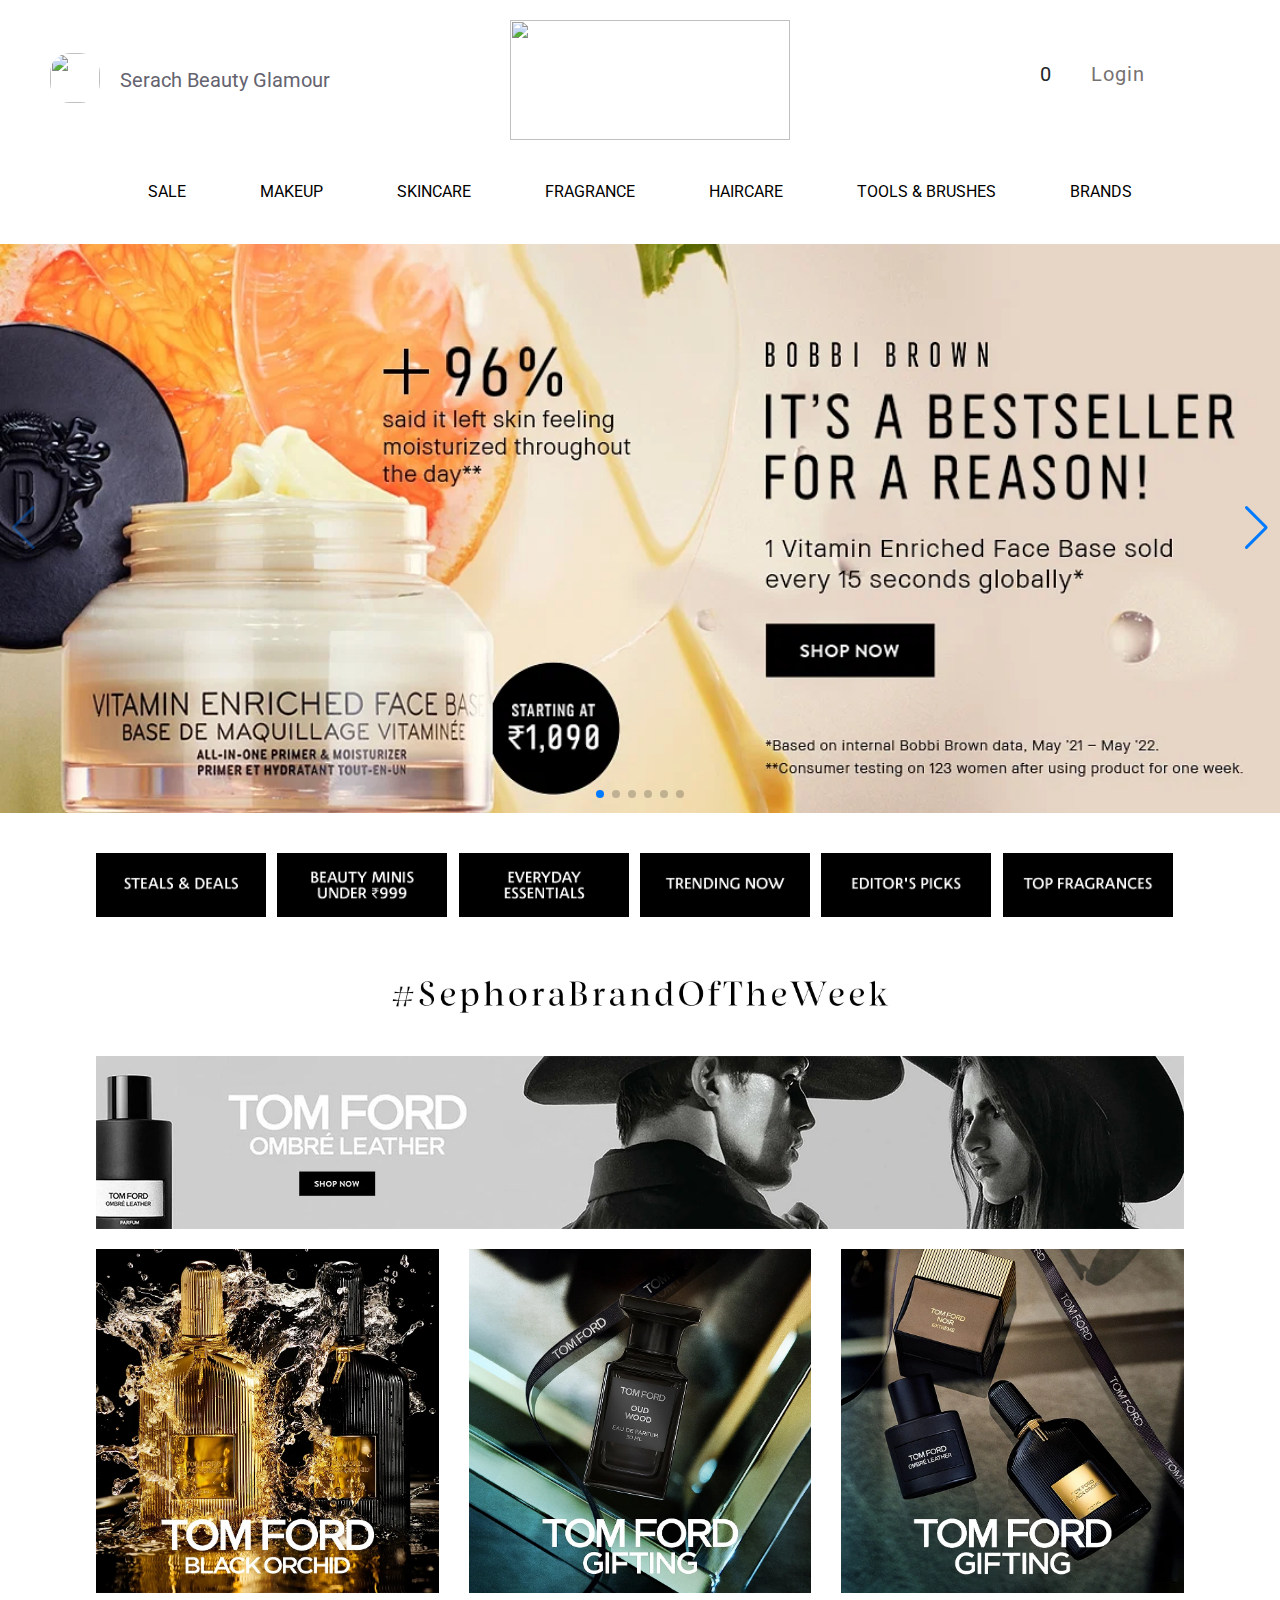
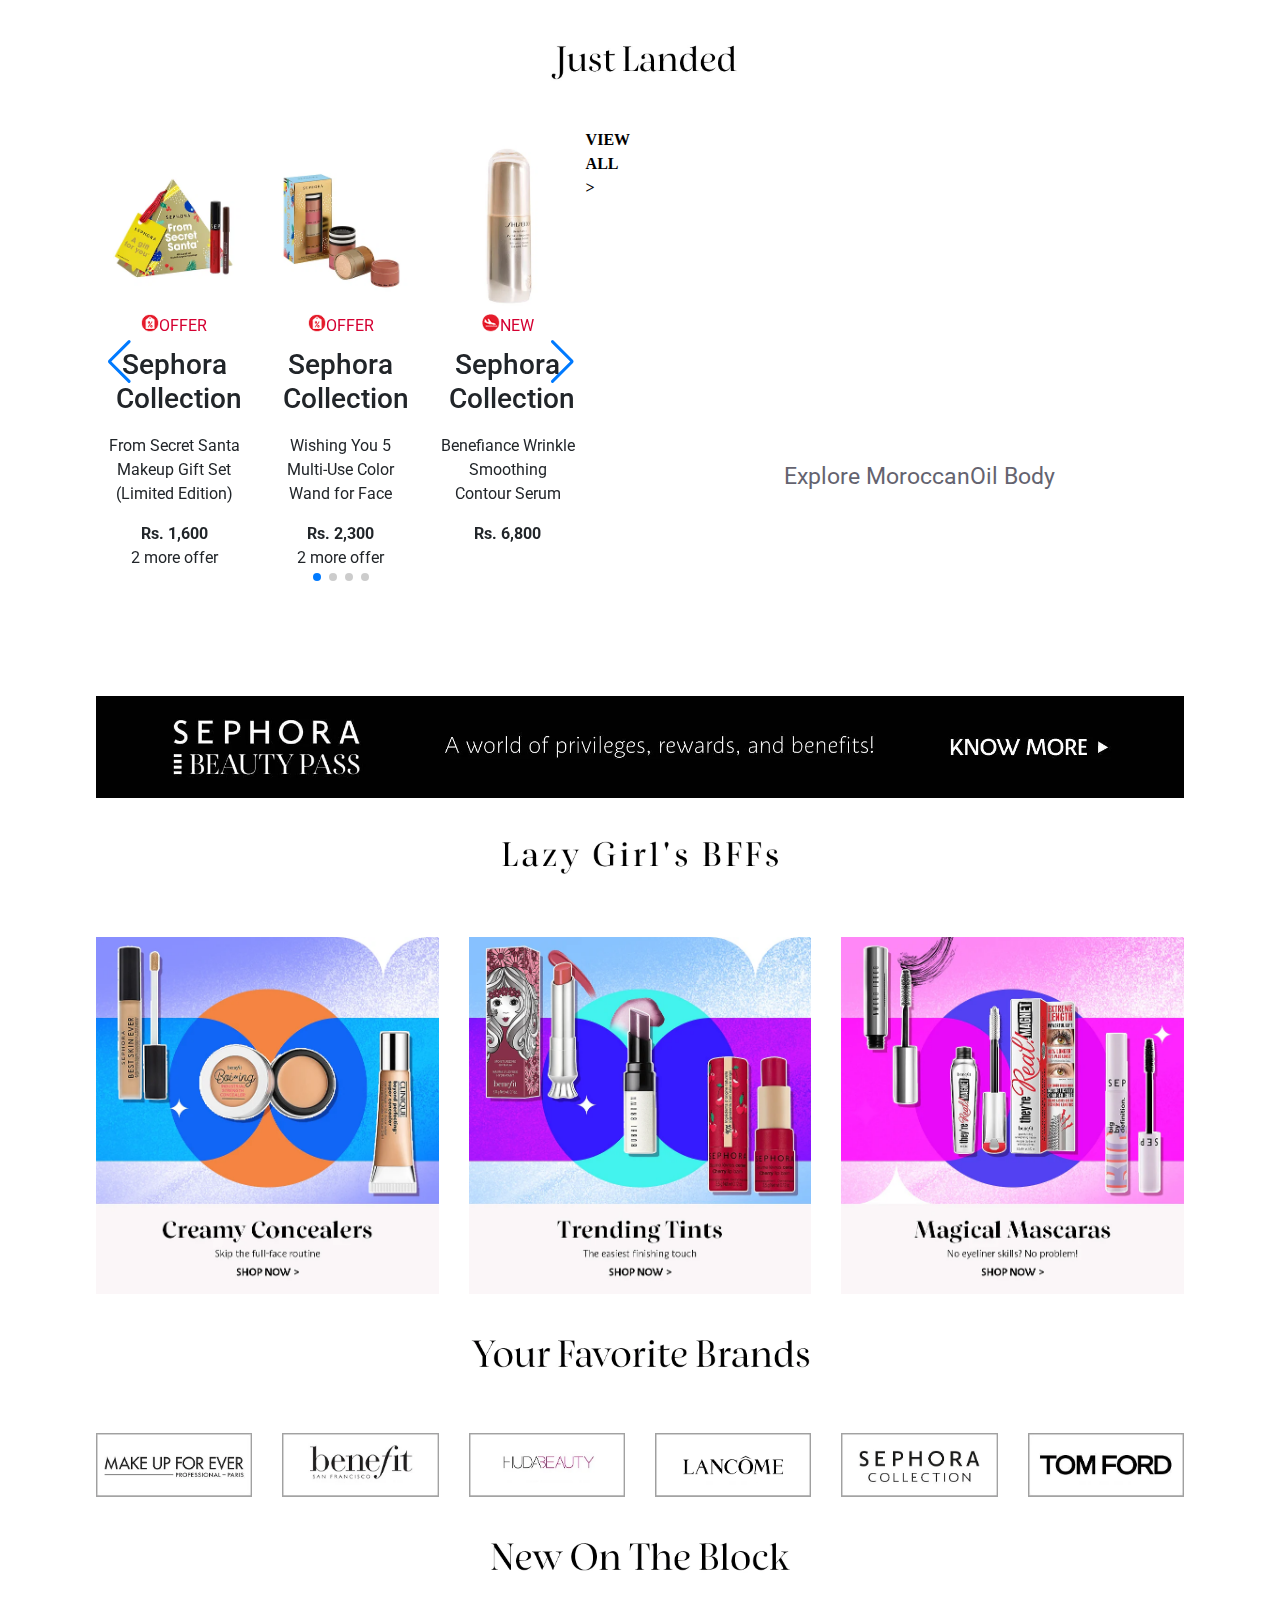
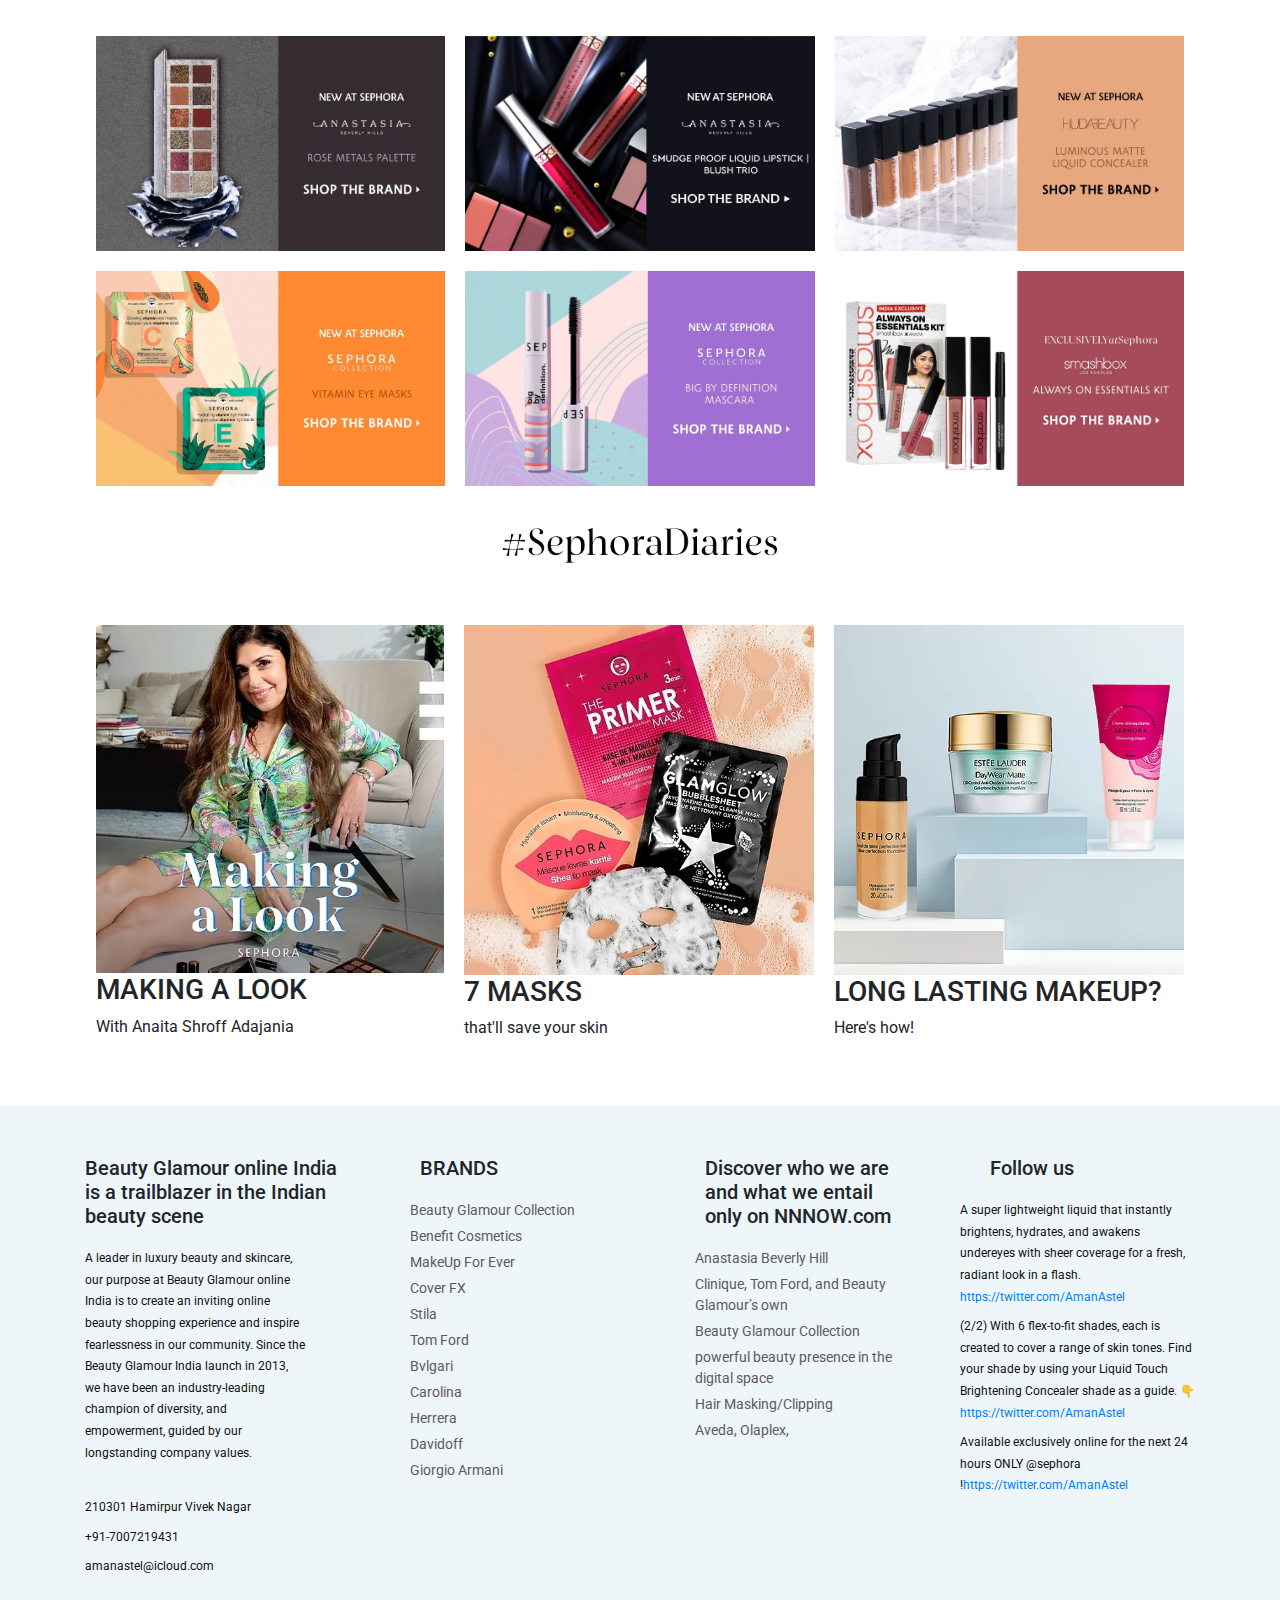
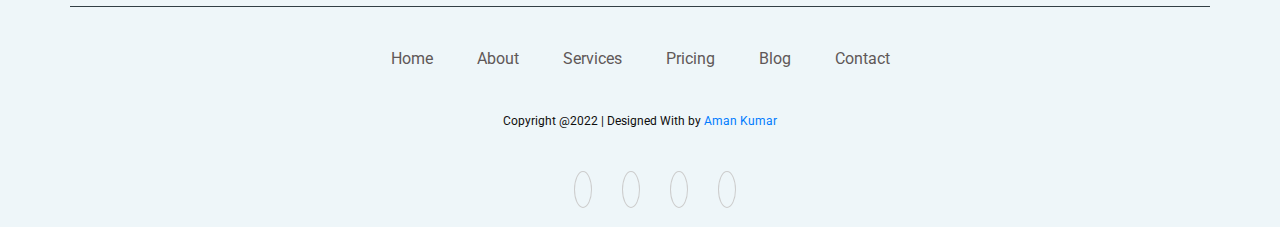
==== commit 60e65903: "final Product" ====
--- a/index.html
+++ b/index.html
@@ -13,7 +13,9 @@
     <link href="//maxcdn.bootstrapcdn.com/bootstrap/4.1.1/css/bootstrap.min.css" rel="stylesheet" id="bootstrap-css">
     <script src="//maxcdn.bootstrapcdn.com/bootstrap/4.1.1/js/bootstrap.min.js"></script>
     <script src="//cdnjs.cloudflare.com/ajax/libs/jquery/3.2.1/jquery.min.js"></script>
-
+    <style>
+        @import url('https://fonts.googleapis.com/css2?family=Roboto&display=swap');
+    </style>
 </head>
 <style>
     .swiper {
@@ -39,27 +41,27 @@
                                 alt=""></a></li>
                     <input type="search" placeholder="Serach Beauty Glamour">
                 </div>
-
                 <div id="logo">
                     <a href="#"><img src="/img/icon srech/logo.png" alt=""></a>
                 </div>
                 <div id="rightNav">
                     <ul>
                         <!-- <i class="fa-solid fa-heart"></i> -->
-                        
-                        <li><a href="#"><img <!--
+
+                        <li><a href="/cart.html" target="_blank"><img <!--
                                     src="/img/icon srech/heart-over-hand-line-style-icon-vector-design-400-225977161.jpg"
                                     alt=""></a>
 
                         </li>
                         <hr>
-                        <li><a href="#"><img
+                        <li><a href="/cart.html" target="_blank"><img
                                     src="/img/icon srech/shopping-bag-icon-trendy-flat-260nw-1017340096 copy.png"
-                                    alt=""></a></li>
+                                    alt=""></a><span id="cartW"></span></li>
+
                         <hr>
                         <li id="logIn-icon">
                             <div>
-                                <a href="#"><img src="/img/icon srech/sign in .jpg" alt="">
+                                <a href="/login.html" target="_blank"><img src="/img/icon srech/sign in .jpg" alt="">
                             </div>
                             <div>
                                 <span id="inner-login-icon">Login
@@ -76,7 +78,7 @@
                         <li><a href="#">SALE</a>
                         </li>
                         <li>
-                            <a href="#">MAKEUP</a>
+                            <a href="/makeup.html" target="_blank">MAKEUP</a>
                             <div class="megaMenu">
                                 <div class="megaMenuItem">
                                     <h3>FACE</h3>
@@ -134,7 +136,7 @@
                                 </div>
                             </div>
                         </li>
-                        <li><a href="#">SKINCARE</a>
+                        <li><a href="/skincare.html" target="_blank">SKINCARE</a>
                             <div class="megaMenu">
                                 <div class="megaMenuItem">
                                     <h3>MOISTURIZERS</h3>
@@ -193,7 +195,7 @@
                             </div>
                         </li>
 
-                        <li><a href="#">FRAGRANCE</a>
+                        <li><a href="/filter.html" target="_blank">FRAGRANCE</a>
                             <div class="megaMenu">
 
                                 <div class="megaMenuItem">
@@ -234,7 +236,7 @@
                             </div>
                         </li>
 
-                        <li><a href="#">TOOLS & BRUSHES</a>
+                        <li><a href="/FRAGRANCE.html" target="_blank">TOOLS & BRUSHES</a>
                             <div class="megaMenu">
 
                                 <div class="megaMenuItem">
@@ -415,6 +417,10 @@
                                     <p>From Secret Santa Makeup Gift Set (Limited Edition)</p>
                                     <b>Rs. 1,600</b>
                                     <p>2 more offer</p>
+
+                                    <div class="btn-product">
+
+                                    </div>
                                 </div>
                                 <div>
                                 </div>
@@ -425,7 +431,7 @@
                                         <span style="color: rgb(213, 0, 50)">OFFER</span>
                                     </div>
                                     <h3>Sephora Collection</h3>
-                                    <p>Wishing You 5 Multi-Use Color Wand for Face, Lips & Eyes (Limited Edition)</p>
+                                    <p>Wishing You 5 Multi-Use Color Wand for Face</p>
                                     <b>Rs. 2,300</b>
                                     <p>2 more offer</p>
                                 </div>
@@ -446,7 +452,7 @@
                                         <span style="color: rgb(213, 0, 50)">NEW</span>
                                     </div>
                                     <h3>SHISEIDO</h3>
-                                    <p>Synchro Skin Radiant Lifting Foundation SPF 30 - 330 Bamboo</p>
+                                    <p>Synchro Skin Radiant Lifting Foundation</p>
                                     <b>Rs. 4,200</b>
                                 </div>
                                 <div class="swiper-slide">Slide 7
@@ -536,8 +542,9 @@
                         </div>
                     </div>
                     <div class="viewAll">
-                        <a href="#"> VIEW ALL <span> ></span></a>
-                    </div>
+                        <a href="/filter.html"> VIEW ALL <span> ></span></a>
+                    </div>
+
                     <div class="ytVideo">
                         <div>
                             <iframe width="560" height="315" src="https://www.youtube.com/embed/E-GhPxngXCg"
@@ -648,7 +655,7 @@
         <div class="container bottom_border">
             <div class="row">
                 <div class=" col-sm-4 col-md col-sm-4  col-12 col">
-                    <h5 class="headin5_amrc col_white_amrc pt2">Beauty Glamour online India is a trailblazer in the
+                    <h5 class="headin5_amrc col_white_amr pt2">Beauty Glamour online India is a trailblazer in the
                         Indian beauty scene</h5>
                     <!--headin5_amrc-->
                     <p class="mb10">A leader in luxury beauty and skincare, our purpose at Beauty Glamour online India
@@ -800,5 +807,12 @@
         },
     });
 </script>
+<script>
+    let localData = JSON.parse(localStorage.getItem("cart")) || []
+    console.log(localData);
+
+    let btn = document.getElementById("cartW")
+    btn.innerText = localData.length
+</script>
 
 </html>--- a/CSS/style.css
+++ b/CSS/style.css
@@ -1,4 +1,5 @@
 @import url("https://fonts.googleapis.com/css2?family=Quicksand&display=swap");
+@import url("https://fonts.googleapis.com/css2?family=Roboto&display=swap");
 * {
   margin: 0;
   padding: 0;
@@ -24,7 +25,7 @@
 }
 
 nav #leftNav {
-padding-left: 40px;
+  padding-left: 40px;
   width: 320px;
   display: flex;
   margin: auto 0;
@@ -105,45 +106,59 @@
 #rightNav img {
   width: 25px;
 }
-
 .conatiner2 {
-  padding-left: 120px;
-  /* border: 2px solid black; */
-  width: 1070px;
-  height: 100px;
+  justify-content: space-between;
+  width: 100%;
+  /* height: 100px; */
   margin: auto;
   position: relative;
   display: flex;
+  z-index: 100;
+}
+.nav2 {
+  margin: auto;
+  width: 80%;
+}
+.nav2 > ul {
+  font-family: "Martian Mono", monospace;
+  font-family: "Roboto", sans-serif;
+  padding-top: 20px;
+  width: 100%;
+  display: flex;
   justify-content: space-between;
-  z-index: 100;
-}
-
-.nav2 > ul {
-  display: flex;
+  margin: auto;
 }
 
 .nav2 > ul > li {
+  font-family: "Martian Mono", monospace;
+  font-family: "Roboto", sans-serif;
   padding: 40px 20px;
   list-style: none;
 }
 
 .nav2 > ul > li > a {
+  font-family: 'Martian Mono', monospace;
+font-family: 'Roboto', sans-serif;
   color: black;
   text-decoration: none;
   /* under line ko hata deta h ye ager word me koi under line aati h to */
 }
-
+.nav2 > ul > li > :hover {
+  width: 50px;
+  color: rgb(236, 27, 61);
+}
 .megaMenu {
   position: absolute;
   display: flex;
   top: 120%;
   left: 0;
-  width: 100%;
+  width: 80%;
+  margin: auto;
   opacity: 0;
   flex-wrap: wrap;
   visibility: hidden;
-  transition: 0.7s;
-  /* box-shadow: 0px 10px 2px 3px lightblue; */
+  transition: 0.5s;
+  left: 145px;
 }
 
 .megaMenuItem {
@@ -151,12 +166,14 @@
 }
 
 .nav2 > ul > li:hover .megaMenu {
-  background-color: white;
-  width: 100%;
+  background-color: rgb(255, 255, 255);
+  margin: auto;
+  width: 80%;
   top: 100%;
   opacity: 1;
   visibility: visible;
   padding: 20px;
+  left: 145px;
 }
 
 .megaMenuItem ul li {
@@ -289,11 +306,14 @@
 }
 
 .viewAll a {
-  font-family:'Times New Roman', Times, serif;
+  font-family: "Times New Roman", Times, serif;
   font-weight: bold;
   color: black;
   text-decoration: none;
 }
+
+/* button add */
+
 /* video part  */
 
 .ytVideo {
@@ -301,78 +321,75 @@
   text-align: center;
   /* padding: 20px; */
 }
-.ytVideo p{
-    color: #64636f;
-    font-size: 23px;
-}
-
-.sephoraButy{
-    padding-top: 100px ;
-}
-.sephoraButy img{
-    width: 100%;
-}
-
-.sephorabff{
-    padding: 20px 0;
-}
-.sephorabff img{
-    width: 100%;
+.ytVideo p {
+  color: #64636f;
+  font-size: 23px;
+}
+
+.sephoraButy {
+  padding-top: 100px;
+}
+.sephoraButy img {
+  width: 100%;
+}
+
+.sephorabff {
+  padding: 20px 0;
+}
+.sephorabff img {
+  width: 100%;
 }
 
 .sephora3Part {
-    padding-top: 20px;
-    width: 100%;
-  }
-  .sephora3Part img {
-    cursor: pointer;
-    width: 100%;
-  }
-  
-  .sephora3Part {
-    padding-top: 20px;
-    width: 100%;
-  }
-  .sephora3Part div {
-    display: flex;
-    gap: 30px;
-  }
-  .sephora3Part div img {
-    cursor: pointer;
-    width: 100%;
-  }
-
-  /* sephora3Part
+  padding-top: 20px;
+  width: 100%;
+}
+.sephora3Part img {
+  cursor: pointer;
+  width: 100%;
+}
+
+.sephora3Part {
+  padding-top: 20px;
+  width: 100%;
+}
+.sephora3Part div {
+  display: flex;
+  gap: 30px;
+}
+.sephora3Part div img {
+  cursor: pointer;
+  width: 100%;
+}
+
+/* sephora3Part
   sephora3Part */
 
-
-  .sephoraBanner6 img {
-    cursor: pointer;
-    width: 100%;
-  }
-  
-  .sephoraBanner6 {
-    width: 100%;
-  }
-  .sephoraBanner6 div {
-    padding-top: 10px;
-    display: flex;
-    gap: 20px;
-  }
-  .sephoraBanner6 div img {
-    cursor: pointer;
-    width: 100%;
-  }
-
- 
-
-  .sephoraLastPart {
-    padding-top: 20px;
-    width: 100%;
-    display: flex;
-    gap: 20px;
-  }
-  .sephoraLastPart img {
-    cursor: pointer;
-    width: 100%;
-  }+.sephoraBanner6 img {
+  cursor: pointer;
+  width: 100%;
+}
+
+.sephoraBanner6 {
+  width: 100%;
+}
+.sephoraBanner6 div {
+  padding-top: 10px;
+  display: flex;
+  gap: 20px;
+}
+.sephoraBanner6 div img {
+  cursor: pointer;
+  width: 100%;
+}
+
+.sephoraLastPart {
+  padding-top: 20px;
+  width: 100%;
+  display: flex;
+  gap: 20px;
+}
+.sephoraLastPart img {
+  cursor: pointer;
+  width: 100%;
+}
--- a/CSS/foter.css
+++ b/CSS/foter.css
@@ -2,31 +2,40 @@
   color: #fff;
 }
 footer {
-    margin-top: 50px;
- padding-top: 50px;
+  margin-top: 50px;
+  padding-top: 50px;
   width: 100%;
   background-color: #eef6f9;
   min-height: 250px;
   padding: 10px 0px 25px 0px;
+}
+.bottom_border {
+  width: 100%;
+}
+.col_white_amrc {
+  padding-left: 50px;
 }
 .pt2 {
   padding-top: 40px;
   margin-bottom: 20px;
 }
 footer p {
-  font-size: 13px;
+  line-height: 1.8;
+  font-size: 12px;
   color: rgb(15, 14, 14);
   padding-bottom: 0px;
   margin-bottom: 8px;
 }
 .mb10 {
-  padding-bottom: 15px;
+  padding-bottom: 25px;
+  padding-right: 35px;
 }
 .footer_ul_amrc {
   margin: 0px;
   list-style-type: none;
   font-size: 14px;
   padding: 0px 0px 10px 0px;
+  padding-left: 40px;
 }
 .footer_ul_amrc li {
   padding: 0px 0px 5px 0px;
@@ -42,7 +51,7 @@
   float: left;
 }
 .padding-right {
-  padding-right: 10px;
+  padding-right: 20px;
 }
 
 .footer_ul2_amrc {
@@ -59,18 +68,17 @@
 .footer_ul2_amrc li i {
   margin-top: 5px;
 }
-
 .bottom_border {
   border-bottom: 1px solid #323f45;
   padding-bottom: 20px;
 }
 .foote_bottom_ul_amrc {
   list-style-type: none;
-  padding: 0px;
+  padding: 20px;
   display: table;
-  margin-top: 10px;
+  margin-top: 20px;
   margin-right: auto;
-  margin-bottom: 10px;
+  margin-bottom: 20px;
   margin-left: auto;
 }
 .foote_bottom_ul_amrc li {
@@ -78,22 +86,22 @@
 }
 .foote_bottom_ul_amrc li a {
   color: rgb(95, 88, 88);
-  margin: 0 12px;
+  margin: 0 22px;
 }
 
 .social_footer_ul {
   display: table;
-  margin: 15px auto 0 auto;
+  margin: 25px auto 0 auto;
   list-style-type: none;
 }
 .social_footer_ul li {
-  padding-left: 20px;
-  padding-top: 10px;
+  padding-left: 30px;
+  padding-top: 20px;
   float: left;
 }
 
-.social_footer_ul li a:hover{
-    color: rgb(247, 140, 140);
+.social_footer_ul li a:hover {
+  color: rgb(247, 140, 140);
 }
 .social_footer_ul li a {
   color: rgb(86, 83, 83);
